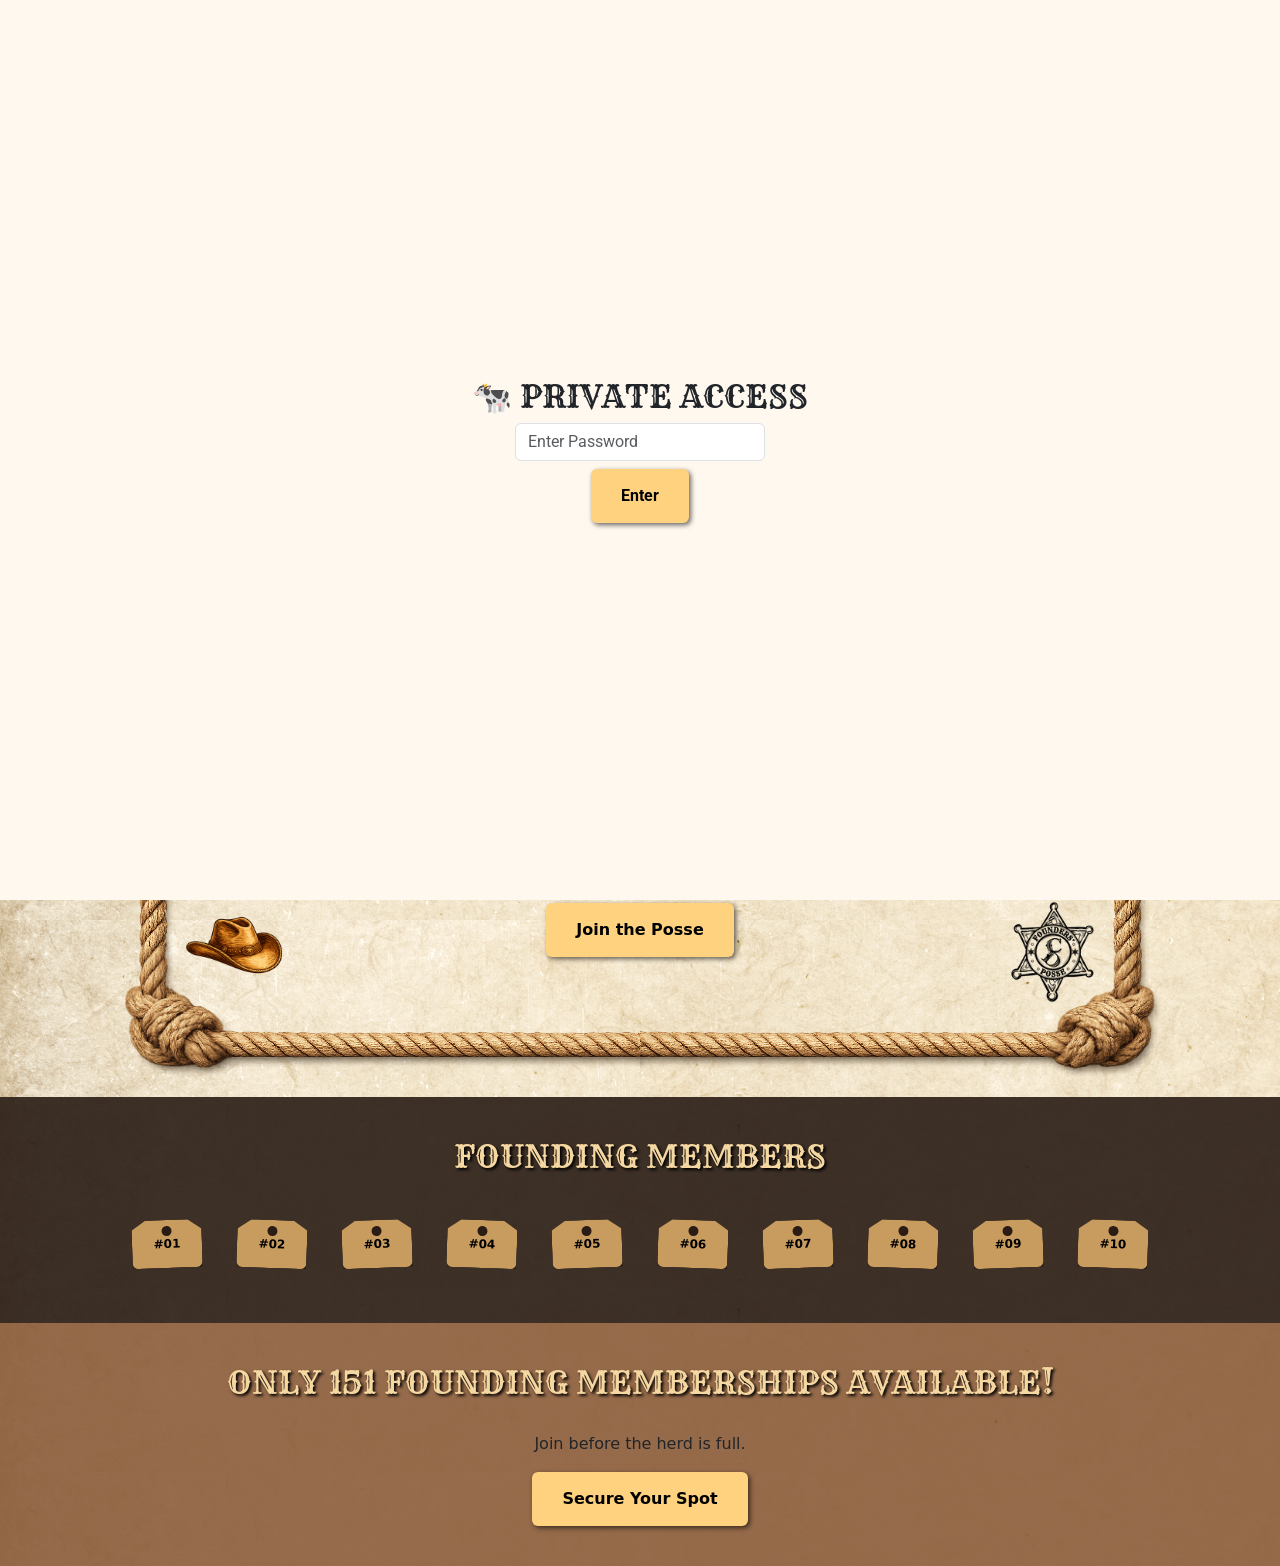
==== index.html @ 8d5cfd8f "Initial Commit" ====
<!DOCTYPE html>
<html lang="en">
<head>
<meta charset="UTF-8">
<meta name="viewport" content="width=device-width, initial-scale=1">
<title>Crooked D Founders' Posse</title>
<link rel="stylesheet" href="assets/styles.css">
<link href="https://cdn.jsdelivr.net/npm/bootstrap@5.3.2/dist/css/bootstrap.min.css" rel="stylesheet">
<link href="https://fonts.googleapis.com/css2?family=Rye&family=Roboto:wght@300;400;700&display=swap" rel="stylesheet">
<link rel="icon" href="/favicon.ico">
<link rel="shortcut icon" href="/favicon.ico">
<link rel="apple-touch-icon" href="/assets/favicon_clean.png">
</head>
<body>

  <div id="passwordGate" style="
  position:fixed;
  inset:0;
  background:#fff8ef;
  display:flex;
  align-items:center;
  justify-content:center;
  z-index:9999;
  font-family:'Roboto', sans-serif;
">
  <div style="text-align:center;">
    <h2 style="font-family:'Rye', cursive;">🐄 Private Access</h2>
    <input type="password" id="pwInput" placeholder="Enter Password" class="form-control mb-2" style="max-width:250px;margin:auto;">
    <button class="btn btn-custom" onclick="checkPassword()">Enter</button>
    <p id="errorMsg" style="color:red;display:none;margin-top:10px;">Wrong password</p>
  </div>
</div>

<section class="hero">
  <div class="container">
    <div class="hero-content container rope-border">
      <div class="rope-box">
        <div class="corner top-left"></div>
  <div class="hat top-right"></div>
  <div class="hat bottom-left"></div>
  <div class="corner bottom-right"></div>

      <h2>The Crooked D</h2>
      <h1 class="title">Founders' Posse</h1>
      <h3>151 Members. One Legendary Creamery</h3>
      <h5 class="font-weight-bold">Join the herd that's helping bring Crooked D Creamery to Life - An exclusive group limited to 151 members</h5>

      <div class="price-box">
        <div class="price">$400</div>
        <h3>Founding Membership</h3>
      </div>
      <p class="font-weight-bold">As a member of this legendary group, you will receive upon opening:</p>
      <ul class="features list-unstyled">
        <li><h3>Recognition:</h3>⭐ Your name on a branded cattle ear tag in our Founders' Room</li>
        <li><h3>Monthly Treats for a year:</h3>⭐ One 24 oz exclusive pail of our "Founders' Flavor" of the month<br />⭐ One free scoop of ice cream of your choice</li>
        <li><h3>Exclusive Gear:</h3>⭐ An official Crooked D Creamery Founders' Custom T-Shirt</li>
        <li><h3>VIP Status:</h3>⭐ One VIP commemorative token Sneak peek VIP invitation<br />⭐ Sneak peek</li>
      </ul>
        <a href="join.html" class="btn btn-custom mt-3">
          Join the Posse
        </a>
    </div>
  </div>
  </div>
</section>

<section class="badge-wall text-center">
  <h2>Founding Members</h2>
  <div>
    <span class="badge">#01</span>
    <span class="badge">#02</span>
    <span class="badge">#03</span>
    <span class="badge">#04</span>
    <span class="badge">#05</span>
    <span class="badge">#06</span>
    <span class="badge">#07</span>
    <span class="badge">#08</span>
    <span class="badge">#09</span>
    <span class="badge">#10</span>
  </div>
</section>

<section class="cta">
  <h2>Only 151 Founding Memberships Available!</h2>
  <p>Join before the herd is full.</p>
  <a href="join.html" class="btn btn-custom">
    Secure Your Spot
  </a>
</section>

<script>
const PASSWORD = "crookeddcreamery";

function checkPassword() {
  const input = document.getElementById("pwInput").value;

  if (input === PASSWORD) {
    document.getElementById("passwordGate").style.display = "none";
  } else {
    document.getElementById("errorMsg").style.display = "block";
  }
}
</script>

<script src="https://cdn.jsdelivr.net/npm/bootstrap@5.3.2/dist/js/bootstrap.bundle.min.js"></script>
</body>
</html>
---- assets/styles.css ----
/* GLOBAL */
body {
  background: url('background.png') repeat;
  color:#000;
}

h1, h2, h3 {
  font-family: 'Rye', cursive;
  text-transform: uppercase;
}

.subtitle {
  text-shadow: 1px 1px 2px #fff;
}

/* HERO */
.hero {
  text-align: center;
  position: relative;
}

.rope-frame {
  position: absolute;
  top: 0;
  left: 0;
  width: 100%;
  height: 100%;
  object-fit: fill;
  pointer-events: none;
  z-index: 1;
}

.rope-border {
  border: 40px solid transparent; /* thickness of rope */
  
  border-image-source: url('rope-frame.png');
  border-image-slice: 310; /* adjust based on your image */
  border-image-repeat: round; /* or round */
  border-image-width: 150px;
  padding: 40px 80px !important; /* space inside frame */
}

.rope-box {
  position: relative;
  padding: 60px;
  border-image: url('rope-frame.png') 60 round;
}

/* CORNERS */
.corner {
  position: absolute;
  width: 150px;
  height: 150px;
  background: url('badge.png') no-repeat center;
  background-size: contain;
  z-index: 3;
}

/* HAT DECOR */
.hat {
  position: absolute;
  width: 140px;
  height: 140px;
  background: url('cowboy-hat.png') no-repeat center;
  background-size: contain;
  z-index: 3;
  pointer-events: none;
}

.top-left {
  top: -10px;
  left: -50px;
}

/* Top Right */
.top-right {
  top: -15px;
  right: -35px;
}

/* Bottom Left (flipped for symmetry) */
.bottom-left {
  bottom: 0;
  left: -35px;
  transform: scaleX(-1) scaleY(1);
}

.bottom-right {
  bottom: -10px;
  right: -50px;
}

.hero-content {
  position: relative;
  z-index: 2;
  padding: 60px 40px; /* gives space inside rope */
}

/* TITLES */
.title {
  font-size: 4rem;
  color: #f5d7a1;
  text-shadow:
    1px 1px 0 #3b2a1f,
    2px 2px 0 #2a1c14,
    3px 3px 3px rgba(0,0,0,0.7);
}

/* BOXES */
.price-box,
.form-box {
  background: rgba(90, 61, 43, 0.9);
  border: 3px solid #c89b5e;
  padding: 25px;
  margin: 20px auto;
  box-shadow: inset 0 0 20px rgba(0,0,0,0.6);
  max-width: 1000px;
}

.price {
  font-size: 3rem;
  color: #ffd27f;
  text-shadow: 2px 2px 3px #000;
}

/* FEATURES */
.features li {
  margin-bottom: 10px;
  text-shadow: 1px 1px 2px #fff;
}

.features h3 {
  margin: 0;
  font-size: 18px;
}

/* FORM */
label {
  font-weight: bold;
  color: #ffd27f;
}

.form-control,
.form-select {
  margin-bottom: 15px;
  border-radius: 0;
}

/* BUTTON */
.btn.btn-custom {
  background: #ffd27f !important;
  color: #000 !important;
  font-weight: bold;
  padding: 15px 30px;
  border: none !important;
  box-shadow: 2px 2px 5px rgba(0,0,0,0.6);
}

.btn.btn-custom:hover {
  background: #f5c56b !important;
  color: #000 !important;
}

/* BADGES */
.badge-wall {
  background: rgba(42,28,20,0.9);
  padding: 40px 20px;
}

.badge-wall h2 {
  color: #f5d7a1;
  text-shadow: 2px 2px 3px #000;
  margin-bottom: 30px;
}

.badge-wall .badge {
  position: relative;
  background: #c89b5e;
  color: #000;
  padding: 18px 14px;
  margin: 15px;
  display: inline-block;
  font-weight: bold;
  text-align: center;
  width: 70px;

  /* Ear tag shape */
  clip-path: polygon(
    20% 0%, 
    80% 0%, 
    100% 20%, 
    100% 100%, 
    0% 100%, 
    0% 20%
  );

  box-shadow: 2px 3px 6px rgba(0,0,0,0.6);
  transform: rotate(-2deg);
}

/* Hole at the top */
.badge::before {
  content: "";
  position: absolute;
  top: 6px;
  left: 50%;
  transform: translateX(-50%);
  width: 10px;
  height: 10px;
  background: #2a1c14;
  border-radius: 50%;
}

/* Alternate slight rotation for realism */
.badge:nth-child(even) {
  transform: rotate(2deg);
}

/* Hover effect */
.badge:hover {
  transform: scale(1.1) rotate(0deg);
  cursor: pointer;
}

/* CTA */
.cta {
  background: rgba(139,94,60,0.9);
  padding: 40px;
  text-align: center;
}

.cta h2 {
  color: #f5d7a1;
  text-shadow: 2px 2px 3px #000;
  margin-bottom: 30px;
}

.membership-terms {
    color: #f5d7a1;
}

button.btn.btn-custom:disabled,
button.btn.btn-custom:disabled:hover,
button.btn.btn-custom:disabled:focus {
  cursor: not-allowed !important;
  pointer-events: all !important;
  background: #ffd27f !important;
  color: #666 !important;
  box-shadow: none;
  opacity: 0.7;
}

/* Invalid field */
.form-control.invalid,
.form-select.invalid {
  border: 2px solid #dc3545;
  background-color: #fff5f5;
}

/* Valid field */
.form-control.valid,
.form-select.valid {
  border: 2px solid #28a745;
}

.form-control,
.form-select {
  transition: all 0.2s ease;
}

.modal-content {
  background: rgba(90, 61, 43, 0.95);
  border: 3px solid #c89b5e;
  color: #ffd27f;
  text-align: center;
}

.modal h5 {
  font-family: 'Rye', cursive;
}

/* Modal Styling */
.custom-modal {
  background: #fff8ef;
  border: 3px solid #8b5e3c;
  border-radius: 16px;
  box-shadow: 0 10px 30px rgba(0,0,0,0.2);
  font-family: 'Roboto', sans-serif;
}

.brand-title {
  font-family: 'Rye', cursive;
  color: #5a3e2b;
}

.countdown-text {
  font-size: 0.95rem;
  color: #6c4a34;
}

/* Spinner */
.spinner {
  width: 50px;
  height: 50px;
  border: 5px solid #e6d3c3;
  border-top: 5px solid #8b5e3c;
  border-radius: 50%;
  animation: spin 1s linear infinite;
  margin: 0 auto;
}

@keyframes spin {
  to {
    transform: rotate(360deg);
  }
}

/* RESPONSIVE */
@media (max-width: 1600px) {

 }

@media (max-width: 1400px) { 

 }

@media (max-width: 1200px) {
  
}

@media (max-width: 992px) {

 }

@media (max-width: 768px) {
  .title {
    font-size: 2.5rem;
  }
  .rope-box {
        padding: 135px 0;
    }
}

@media (max-width: 576px) { 
    .rope-box {
        padding: 135px 0;
    }
    
 }
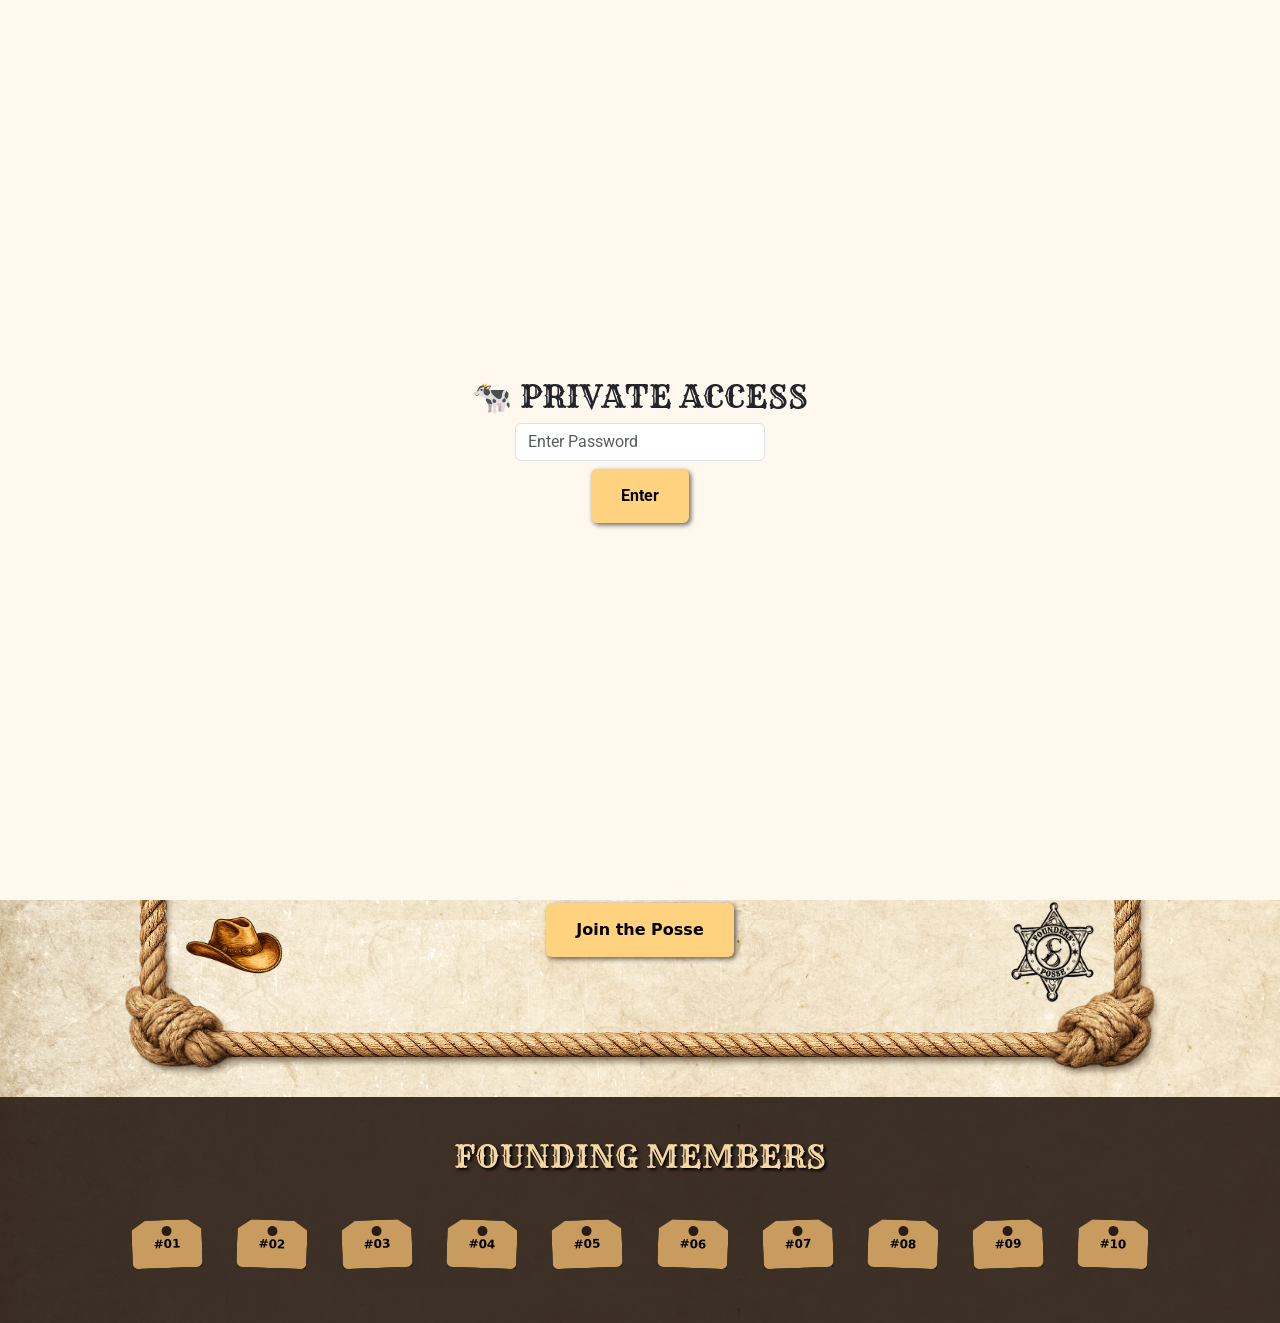
==== commit eb7e9779: "removed the cta" ====
--- a/index.html
+++ b/index.html
@@ -80,14 +80,6 @@
   </div>
 </section>
 
-<section class="cta">
-  <h2>Only 151 Founding Memberships Available!</h2>
-  <p>Join before the herd is full.</p>
-  <a href="join.html" class="btn btn-custom">
-    Secure Your Spot
-  </a>
-</section>
-
 <script>
 const PASSWORD = "crookeddcreamery";
 
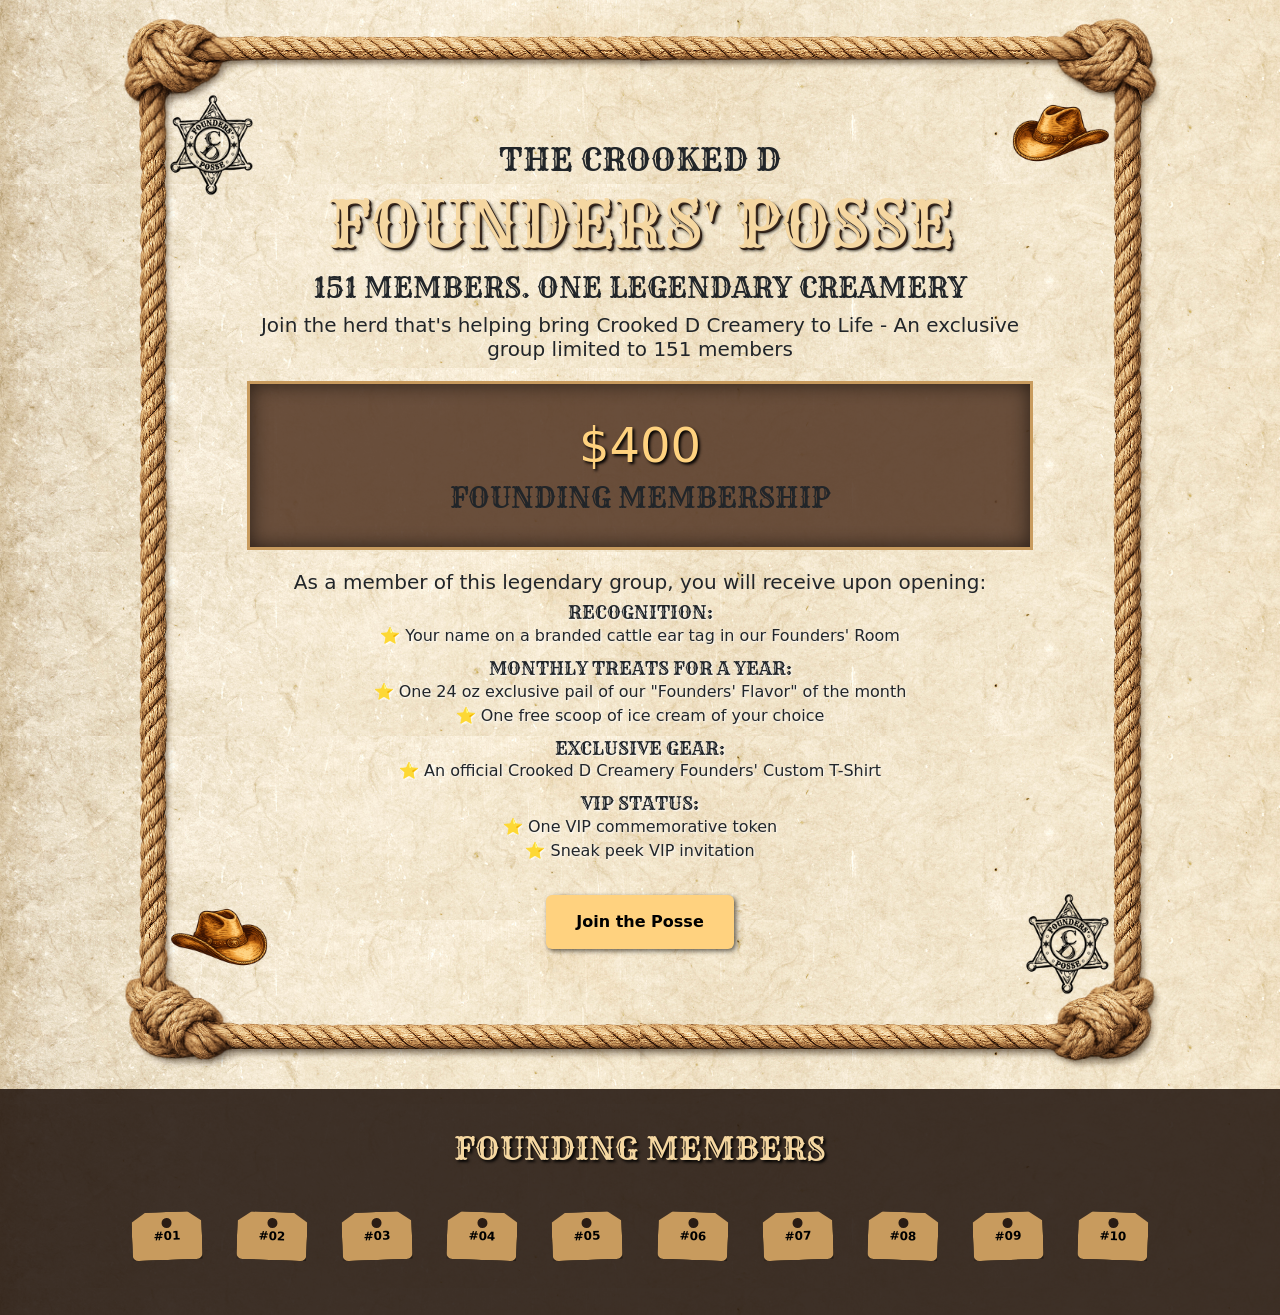
==== commit 24a29c3e: "Update styling and benefits also removed the password gateway" ====
--- a/index.html
+++ b/index.html
@@ -12,24 +12,6 @@
 <link rel="apple-touch-icon" href="/assets/favicon_clean.png">
 </head>
 <body>
-
-  <div id="passwordGate" style="
-  position:fixed;
-  inset:0;
-  background:#fff8ef;
-  display:flex;
-  align-items:center;
-  justify-content:center;
-  z-index:9999;
-  font-family:'Roboto', sans-serif;
-">
-  <div style="text-align:center;">
-    <h2 style="font-family:'Rye', cursive;">🐄 Private Access</h2>
-    <input type="password" id="pwInput" placeholder="Enter Password" class="form-control mb-2" style="max-width:250px;margin:auto;">
-    <button class="btn btn-custom" onclick="checkPassword()">Enter</button>
-    <p id="errorMsg" style="color:red;display:none;margin-top:10px;">Wrong password</p>
-  </div>
-</div>
 
 <section class="hero">
   <div class="container">
@@ -49,12 +31,12 @@
         <div class="price">$400</div>
         <h3>Founding Membership</h3>
       </div>
-      <p class="font-weight-bold">As a member of this legendary group, you will receive upon opening:</p>
+      <h5 class="font-weight-bold">As a member of this legendary group, you will receive upon opening:</h5>
       <ul class="features list-unstyled">
         <li><h3>Recognition:</h3>⭐ Your name on a branded cattle ear tag in our Founders' Room</li>
         <li><h3>Monthly Treats for a year:</h3>⭐ One 24 oz exclusive pail of our "Founders' Flavor" of the month<br />⭐ One free scoop of ice cream of your choice</li>
         <li><h3>Exclusive Gear:</h3>⭐ An official Crooked D Creamery Founders' Custom T-Shirt</li>
-        <li><h3>VIP Status:</h3>⭐ One VIP commemorative token Sneak peek VIP invitation<br />⭐ Sneak peek</li>
+        <li><h3>VIP Status:</h3>⭐ One VIP commemorative token<br />⭐ Sneak peek VIP invitation</li>
       </ul>
         <a href="join.html" class="btn btn-custom mt-3">
           Join the Posse
@@ -80,20 +62,6 @@
   </div>
 </section>
 
-<script>
-const PASSWORD = "crookeddcreamery";
-
-function checkPassword() {
-  const input = document.getElementById("pwInput").value;
-
-  if (input === PASSWORD) {
-    document.getElementById("passwordGate").style.display = "none";
-  } else {
-    document.getElementById("errorMsg").style.display = "block";
-  }
-}
-</script>
-
 <script src="https://cdn.jsdelivr.net/npm/bootstrap@5.3.2/dist/js/bootstrap.bundle.min.js"></script>
 </body>
 </html>
--- a/assets/styles.css
+++ b/assets/styles.css
@@ -37,7 +37,7 @@
   border-image-slice: 310; /* adjust based on your image */
   border-image-repeat: round; /* or round */
   border-image-width: 150px;
-  padding: 40px 80px !important; /* space inside frame */
+  padding: 40px 65px !important; /* space inside frame */
 }
 
 .rope-box {
@@ -342,8 +342,30 @@
 }
 
 @media (max-width: 576px) { 
+    .hero .container {
+        padding: 0px;
+    }
     .rope-box {
         padding: 135px 0;
     }
+    .title {
+        font-size: 1.2rem;
+    }
+    .price-box {
+        .price {
+            font-size: 2.6rem;
+        }
+        h3 {
+            font-size: .8rem;
+        }
+    }
+
+    .form-box {
+        padding: 25px 5px;
+        
+        h3{
+            font-size: 1.1rem;
+        }
+    }
     
  }
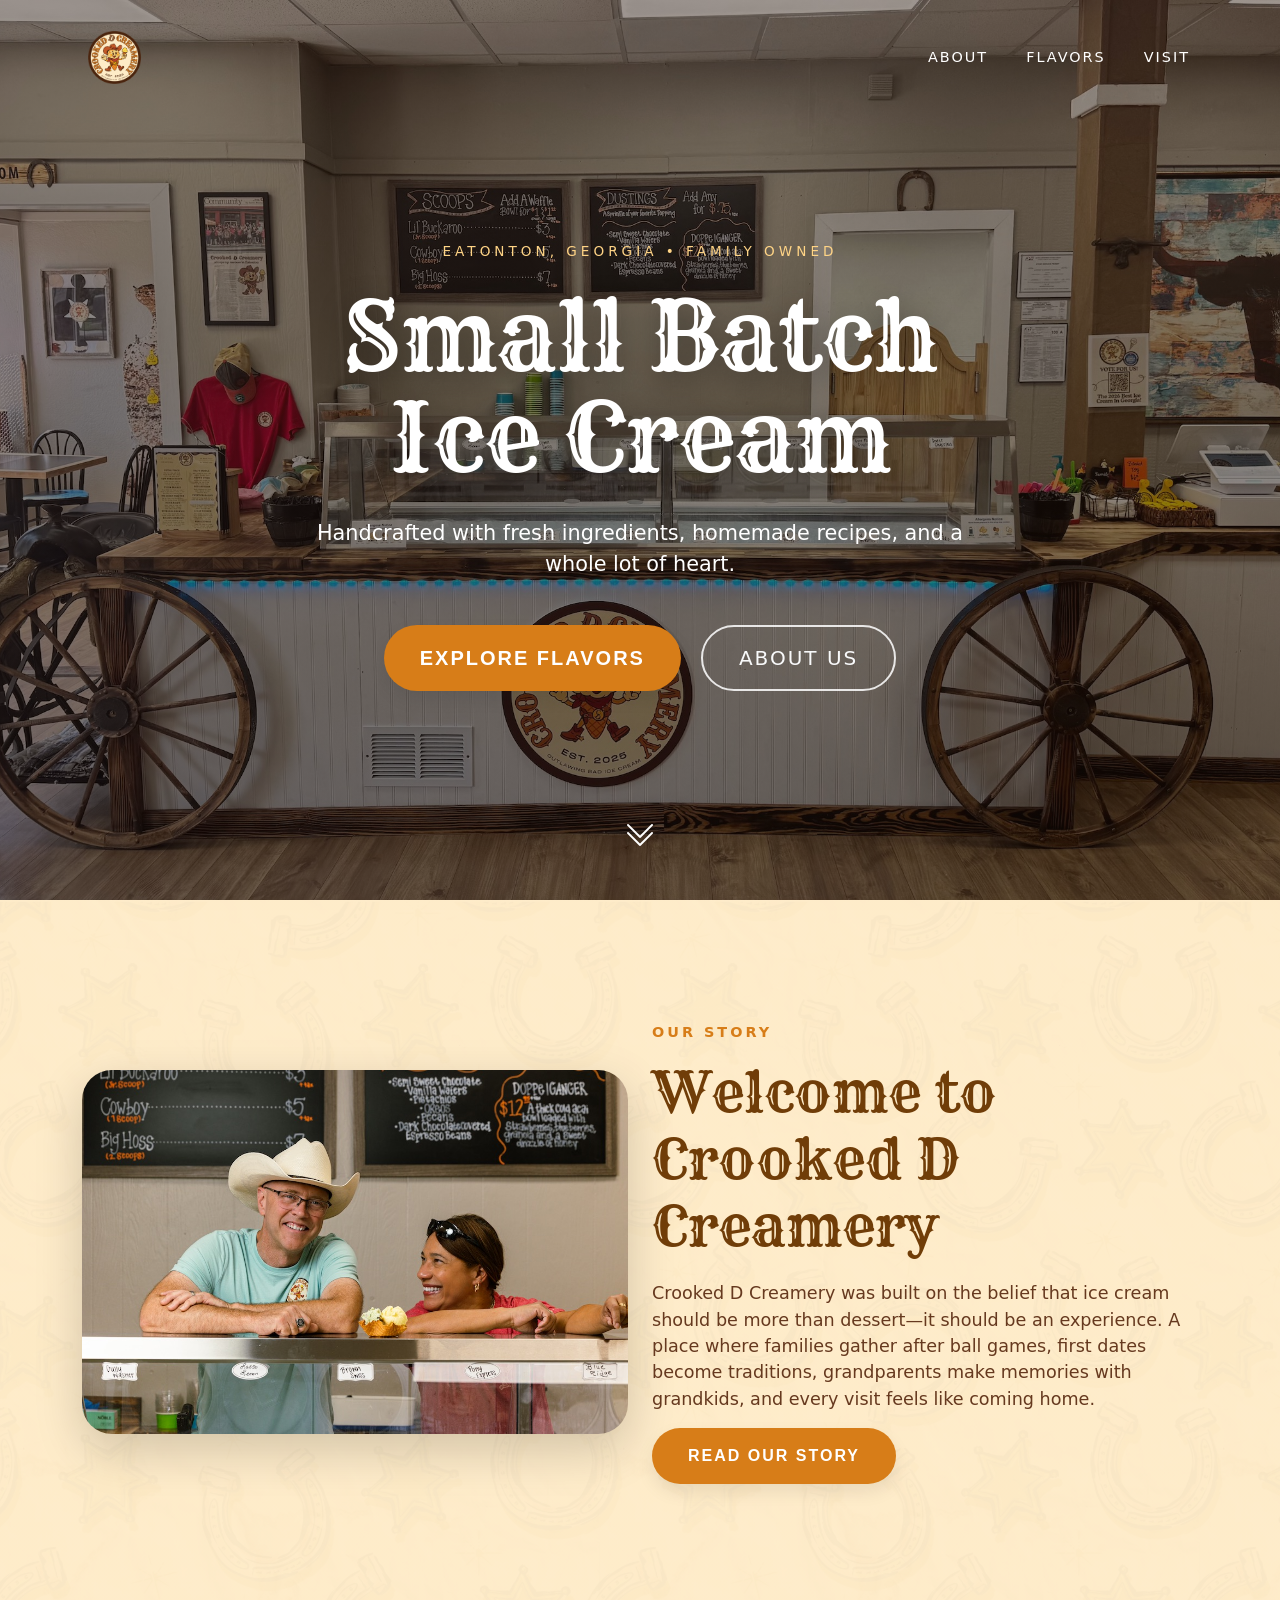
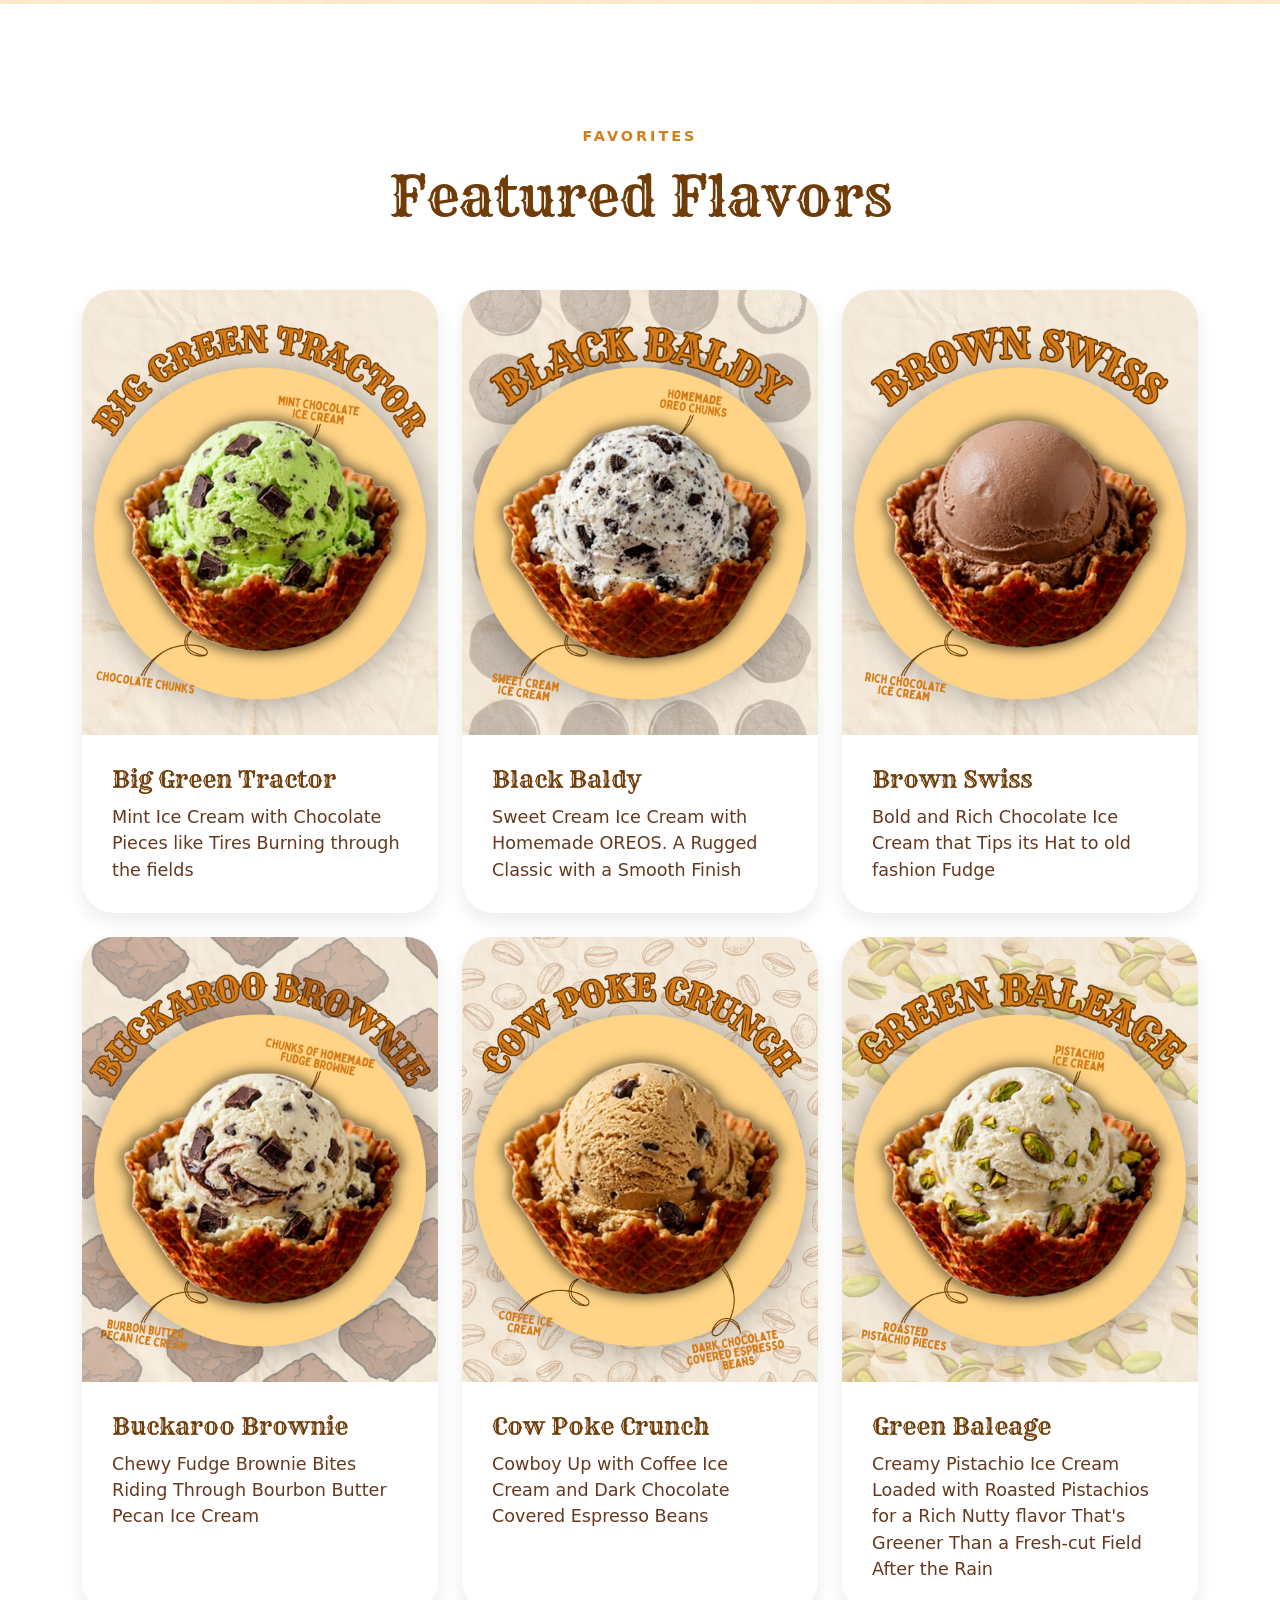
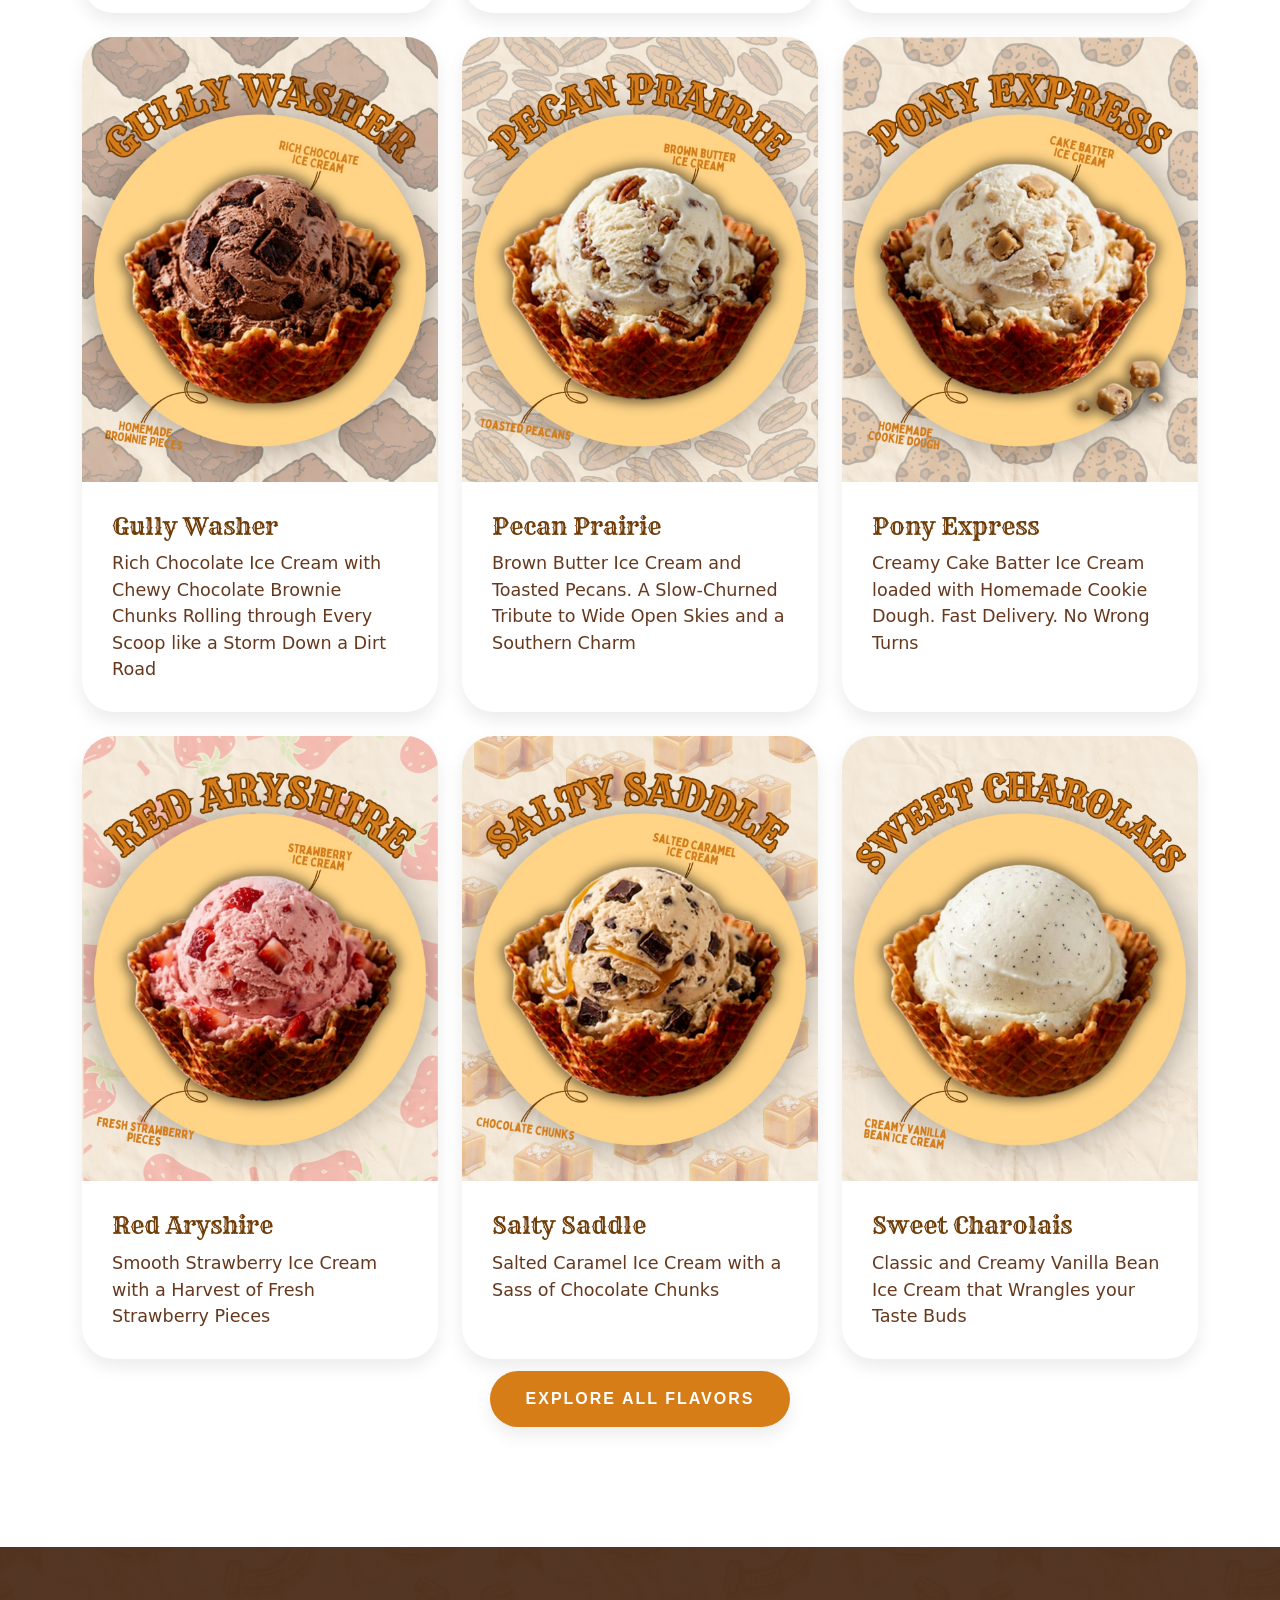
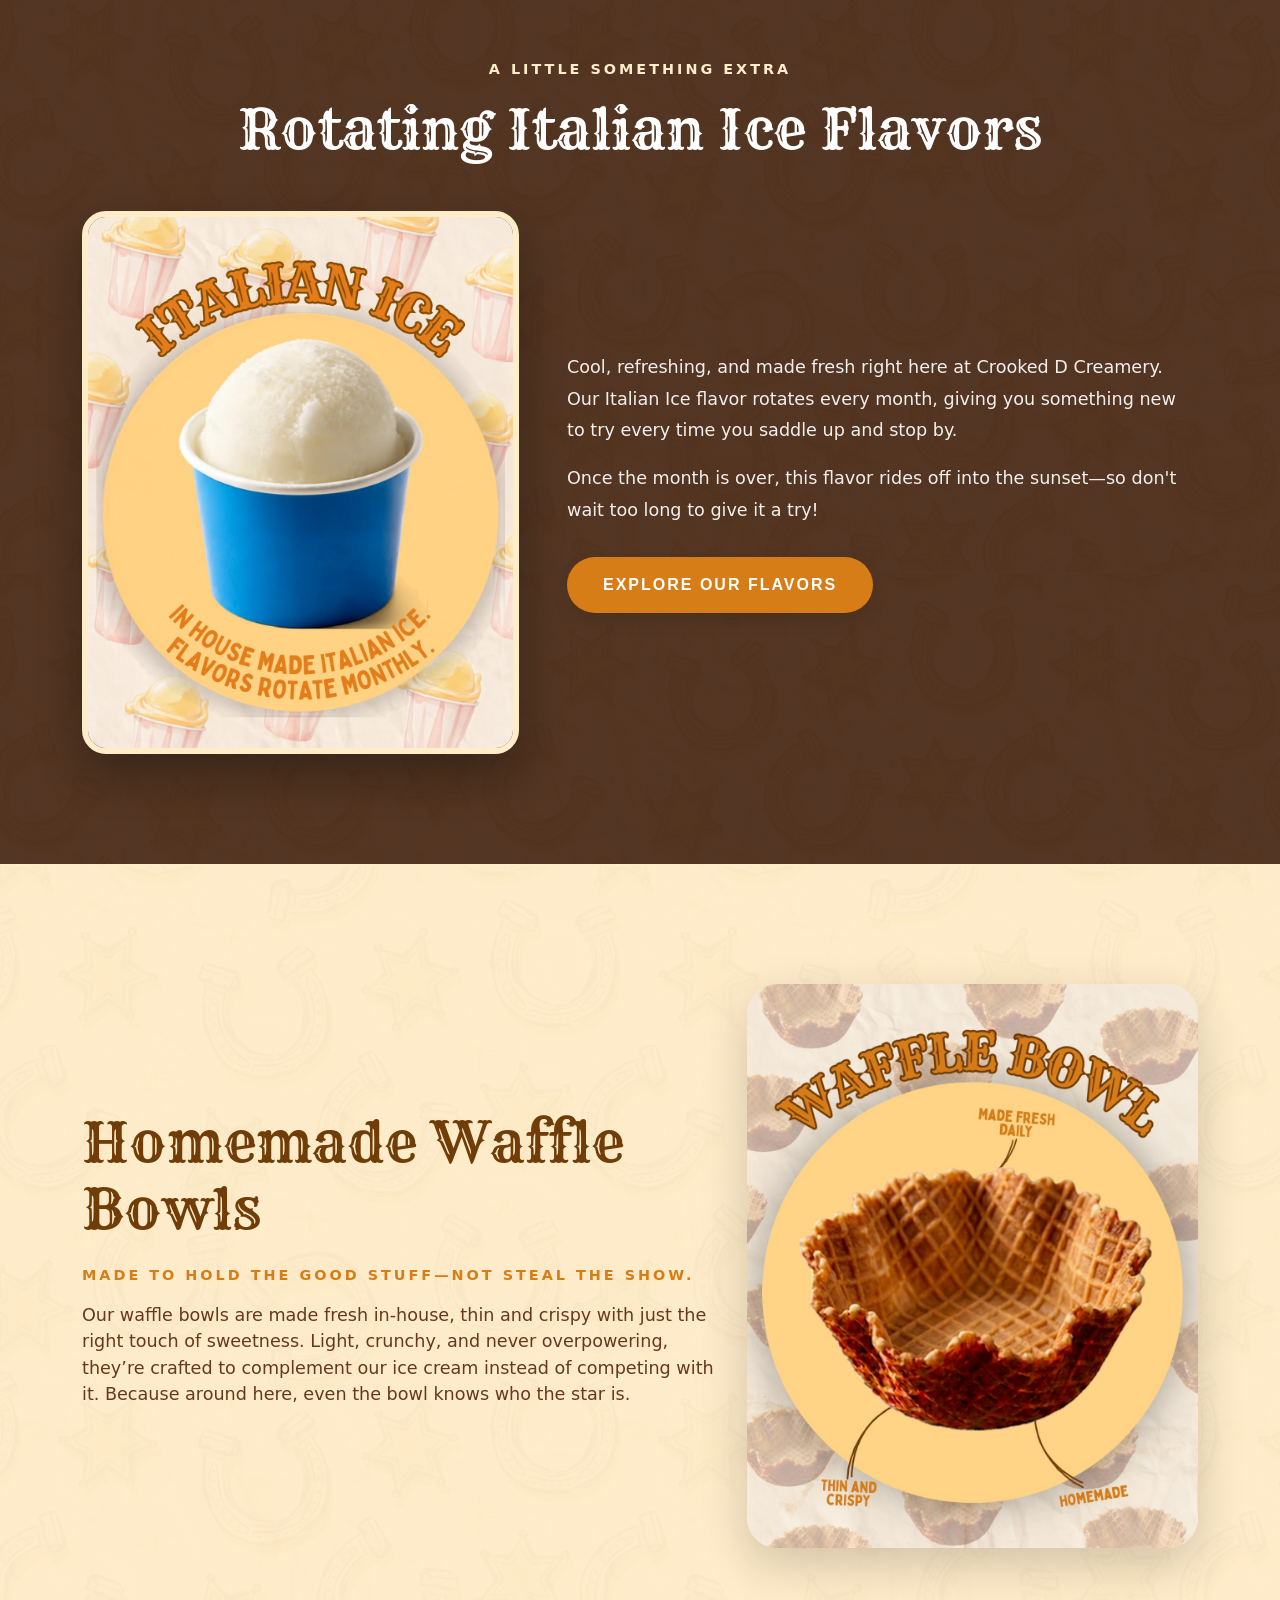
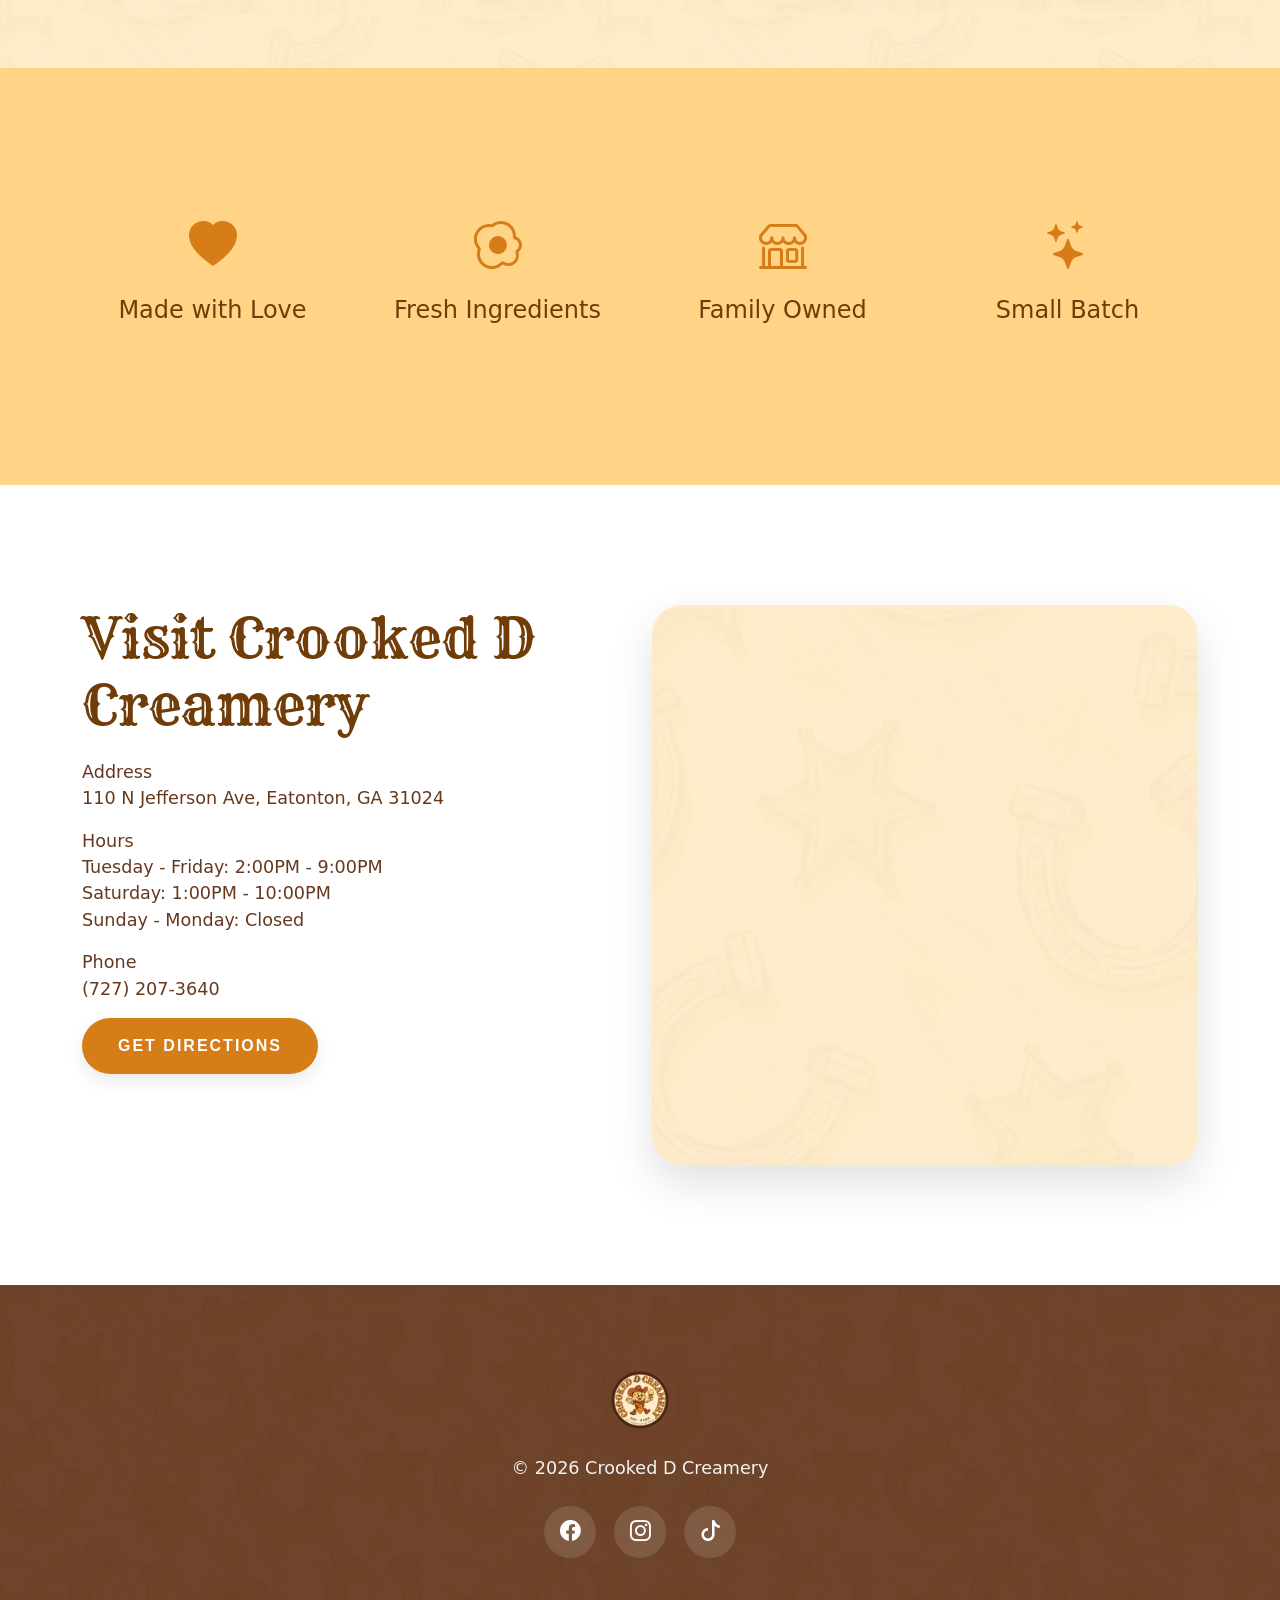
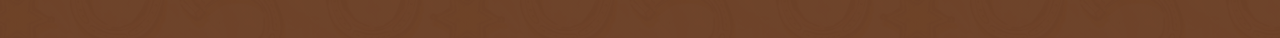
==== commit 0e19a446: "Master Website Update" ====
--- a/index.html
+++ b/index.html
@@ -1,67 +1,454 @@
 <!DOCTYPE html>
 <html lang="en">
 <head>
-<meta charset="UTF-8">
-<meta name="viewport" content="width=device-width, initial-scale=1">
-<title>Crooked D Founders' Posse</title>
-<link rel="stylesheet" href="assets/styles.css">
-<link href="https://cdn.jsdelivr.net/npm/bootstrap@5.3.2/dist/css/bootstrap.min.css" rel="stylesheet">
-<link href="https://fonts.googleapis.com/css2?family=Rye&family=Roboto:wght@300;400;700&display=swap" rel="stylesheet">
-<link rel="icon" href="/favicon.ico">
+    <meta charset="UTF-8">
+    <meta name="viewport" content="width=device-width, initial-scale=1.0">
+    <title>Crooked D Creamery | Small Batch Ice Cream</title>
+    <meta name="description"
+          content="Handcrafted small batch ice cream made with fresh ingredients and a whole lot of heart.">
+    <!-- Bootstrap -->
+    <link href="https://cdn.jsdelivr.net/npm/bootstrap@5.3.7/dist/css/bootstrap.min.css" rel="stylesheet">
+    <!-- Bootstrap Icons -->
+    <link rel="stylesheet"
+          href="https://cdn.jsdelivr.net/npm/bootstrap-icons@1.11.3/font/bootstrap-icons.min.css">
+    <!-- Google Font -->
+    <link rel="preconnect" href="https://fonts.googleapis.com">
+    <link rel="preconnect" href="https://fonts.gstatic.com" crossorigin>
+    <link href="https://fonts.googleapis.com/css2?family=Rye&display=swap"
+          rel="stylesheet">
+    <!-- Custom Fonts -->
+<!-- Styles -->
+    <link rel="stylesheet" href="assets/css/style.css">
+    <link rel="stylesheet" href="assets/css/components.css">
+    <link rel="stylesheet" href="assets/css/animations.css">
+
+<!-- favicon -->
+ <link rel="icon" href="/favicon.ico">
 <link rel="shortcut icon" href="/favicon.ico">
 <link rel="apple-touch-icon" href="/assets/favicon_clean.png">
 </head>
 <body>
-
-<section class="hero">
-  <div class="container">
-    <div class="hero-content container rope-border">
-      <div class="rope-box">
-        <div class="corner top-left"></div>
-  <div class="hat top-right"></div>
-  <div class="hat bottom-left"></div>
-  <div class="corner bottom-right"></div>
-
-      <h2>The Crooked D</h2>
-      <h1 class="title">Founders' Posse</h1>
-      <h3>151 Members. One Legendary Creamery</h3>
-      <h5 class="font-weight-bold">Join the herd that's helping bring Crooked D Creamery to Life - An exclusive group limited to 151 members</h5>
-
-      <div class="price-box">
-        <div class="price">$400</div>
-        <h3>Founding Membership</h3>
-      </div>
-      <h5 class="font-weight-bold">As a member of this legendary group, you will receive upon opening:</h5>
-      <ul class="features list-unstyled">
-        <li><h3>Recognition:</h3>⭐ Your name on a branded cattle ear tag in our Founders' Room</li>
-        <li><h3>Monthly Treats for a year:</h3>⭐ One 24 oz exclusive pail of our "Founders' Flavor" of the month<br />⭐ One free scoop of ice cream of your choice</li>
-        <li><h3>Exclusive Gear:</h3>⭐ An official Crooked D Creamery Founders' Custom T-Shirt</li>
-        <li><h3>VIP Status:</h3>⭐ One VIP commemorative token<br />⭐ Sneak peek VIP invitation</li>
-      </ul>
-        <a href="join.html" class="btn btn-custom mt-3">
-          Join the Posse
+<!-- ========================================= -->
+<!-- NAVIGATION -->
+<!-- ========================================= -->
+<nav class="navbar navbar-expand-lg fixed-top">
+    <div id="top" class="container">
+        <a class="navbar-brand" href="#top">
+            <img src="assets/images/logo/logo.png"
+                 alt="Crooked D Creamery"
+                 height="60">
         </a>
-    </div>
-  </div>
-  </div>
-</section>
-
-<section class="badge-wall text-center">
-  <h2>Founding Members</h2>
-  <div>
-    <span class="badge">#01</span>
-    <span class="badge">#02</span>
-    <span class="badge">#03</span>
-    <span class="badge">#04</span>
-    <span class="badge">#05</span>
-    <span class="badge">#06</span>
-    <span class="badge">#07</span>
-    <span class="badge">#08</span>
-    <span class="badge">#09</span>
-    <span class="badge">#10</span>
-  </div>
-</section>
-
-<script src="https://cdn.jsdelivr.net/npm/bootstrap@5.3.2/dist/js/bootstrap.bundle.min.js"></script>
+        <button class="navbar-toggler"
+                data-bs-toggle="collapse"
+                data-bs-target="#navbar">
+            <span class="navbar-toggler-icon"></span>
+        </button>
+        <div class="collapse navbar-collapse"
+             id="navbar">
+            <ul class="navbar-nav ms-auto">
+                <li class="nav-item">
+                    <a href="#about"
+                       class="nav-link">
+                        About
+                    </a>
+                </li>
+                <li class="nav-item">
+                    <a href="#flavors"
+                       class="nav-link">
+                        Flavors
+                    </a>
+                </li>
+                <li class="nav-item">
+                    <a href="#visit"
+                       class="nav-link">
+                        Visit
+                    </a>
+                </li>
+            </ul>
+        </div>
+    </div>
+</nav>
+<!-- ========================================= -->
+<!-- HERO -->
+<!-- ========================================= -->
+<header class="hero">
+    <div class="container hero-content">
+        <span class="hero-kicker">
+            EATONTON, GEORGIA • FAMILY OWNED
+        </span>
+        <h1>
+            Small Batch<br>
+            Ice Cream
+        </h1>
+        <p>
+            Handcrafted with fresh ingredients,
+            homemade recipes,
+            and a whole lot of heart.
+        </p>
+        <div class="hero-buttons">
+            <a href="flavors.html"
+               class="btn btn-brand btn-lg">
+                Explore Flavors
+            </a>
+            <a href="about.html"
+               class="btn btn-outline-light btn-lg">
+                About Us
+            </a>
+        </div>
+    </div>
+    <div class="scroll-indicator">
+        <i class="bi bi-chevron-double-down"></i>
+    </div>
+</header>
+<!-- SVG Divider -->
+<!-- ========================================= -->
+<!-- ABOUT -->
+<!-- ========================================= -->
+<section id="about"
+         class="section pattern">
+    <div class="container">
+        <div class="row align-items-center gy-5">
+            <div class="col-lg-6">
+                <img src="assets/images/about.jpeg"
+                     class="img-fluid rounded-5 shadow-lg"
+                     alt="Crooked D">
+            </div>
+            <div class="col-lg-6">
+                <span class="section-label">
+                    OUR STORY
+                </span>
+                <h2>
+                    Welcome to
+                    Crooked D Creamery
+                </h2>
+                <p>
+                    Crooked D Creamery was built on the belief that ice cream should be more than dessert—it should be an experience. A place where families gather after ball games, first dates become traditions, grandparents make memories with grandkids, and every visit feels like coming home.
+                </p>
+                <a href="about.html"
+                   class="btn btn-brand">
+                    Read Our Story
+                </a>
+            </div>
+        </div>
+    </div>
+</section>
+<!-- ========================================= -->
+<!-- FEATURED FLAVORS -->
+<!-- ========================================= -->
+<section id="flavors"
+         class="section">
+    <div class="container">
+        <div class="text-center mb-5">
+            <span class="section-label">
+                FAVORITES
+            </span>
+            <h2>
+                Featured Flavors
+            </h2>
+        </div>
+        <div class="row g-4 py-2-5">
+            <div class="col-lg-4">
+                <article class="flavor-card">
+                    <img src="assets/images/flavors/big-green-tractor.jpg"
+                         alt="Big Green Tractor">
+                    <div class="card-body">
+                        <h3>Big Green Tractor</h3>
+                        <p>
+                            Mint Ice Cream with Chocolate Pieces like Tires Burning through the fields
+                        </p>
+                    </div>
+                </article>
+            </div>
+            <div class="col-lg-4">
+                <article class="flavor-card">
+                    <img src="assets/images/flavors/black-baldy.jpg"
+                         alt="Black Baldy">
+                    <div class="card-body">
+                        <h3>Black Baldy</h3>
+                        <p>
+                            Sweet Cream Ice Cream with Homemade OREOS. A Rugged Classic with a Smooth Finish
+                        </p>
+                    </div>
+                </article>
+            </div>
+            <div class="col-lg-4">
+                <article class="flavor-card">
+                    <img src="assets/images/flavors/brown-swiss.jpg"
+                         alt="Brown Swiss">
+                    <div class="card-body">
+                        <h3>Brown Swiss</h3>
+                        <p>
+                            Bold and Rich Chocolate Ice Cream that Tips its Hat to old fashion Fudge
+                        </p>
+                    </div>
+                </article>
+            </div>
+        </div>
+        <div class="row g-4 py-2-5">
+            <div class="col-lg-4">
+                <article class="flavor-card">
+                    <img src="assets/images/flavors/buckaroo-brownie.jpg"
+                         alt="Buckaroo Brownie">
+                    <div class="card-body">
+                        <h3>Buckaroo Brownie</h3>
+                        <p>
+                            Chewy Fudge Brownie Bites Riding Through Bourbon Butter Pecan Ice Cream
+                        </p>
+                    </div>
+                </article>
+            </div>
+            <div class="col-lg-4">
+                <article class="flavor-card">
+                    <img src="assets/images/flavors/cow-poke-crunch.jpg"
+                         alt="Cow Poke Crunch">
+                    <div class="card-body">
+                        <h3>Cow Poke Crunch</h3>
+                        <p>
+                            Cowboy Up with Coffee Ice Cream and Dark Chocolate Covered Espresso Beans
+                        </p>
+                    </div>
+                </article>
+            </div>
+            <div class="col-lg-4">
+                <article class="flavor-card">
+                    <img src="assets/images/flavors/green-baleage.jpg"
+                         alt="Green Baleage">
+                    <div class="card-body">
+                        <h3>Green Baleage</h3>
+                        <p>
+                            Creamy Pistachio Ice Cream Loaded with Roasted Pistachios for a Rich Nutty flavor That's Greener Than a Fresh-cut Field After the Rain
+                        </p>
+                    </div>
+                </article>
+            </div>
+        </div>
+        <div class="row g-4 py-2-5">
+            <div class="col-lg-4">
+                <article class="flavor-card">
+                    <img src="assets/images/flavors/gully-washer.jpg"
+                         alt="Gully Washer">
+                    <div class="card-body">
+                        <h3>Gully Washer</h3>
+                        <p>
+                            Rich Chocolate Ice Cream with Chewy Chocolate Brownie Chunks Rolling through Every Scoop like a Storm Down a Dirt Road
+                        </p>
+                    </div>
+                </article>
+            </div>
+            <div class="col-lg-4">
+                <article class="flavor-card">
+                    <img src="assets/images/flavors/pecan-prairie.jpg"
+                         alt="Pecan Prairie">
+                    <div class="card-body">
+                        <h3>Pecan Prairie</h3>
+                        <p>
+                            Brown Butter Ice Cream and Toasted Pecans. A Slow-Churned Tribute to Wide Open Skies and a Southern Charm
+                        </p>
+                    </div>
+                </article>
+            </div>
+            <div class="col-lg-4">
+                <article class="flavor-card">
+                    <img src="assets/images/flavors/pony-express.jpg"
+                         alt="Pony Express">
+                    <div class="card-body">
+                        <h3>Pony Express</h3>
+                        <p>
+                            Creamy Cake Batter Ice Cream loaded with Homemade Cookie Dough. Fast Delivery. No Wrong Turns
+                        </p>
+                    </div>
+                </article>
+            </div>
+        </div>
+        <div class="row g-4 py-2-5">
+            <div class="col-lg-4">
+                <article class="flavor-card">
+                    <img src="assets/images/flavors/red-aryshire.jpg"
+                         alt="Red Aryshire">
+                    <div class="card-body">
+                        <h3>Red Aryshire</h3>
+                        <p>
+                            Smooth Strawberry Ice Cream with a Harvest of Fresh Strawberry Pieces
+                        </p>
+                    </div>
+                </article>
+            </div>
+            <div class="col-lg-4">
+                <article class="flavor-card">
+                    <img src="assets/images/flavors/salty-saddle.jpg"
+                         alt="Salty Saddle">
+                    <div class="card-body">
+                        <h3>Salty Saddle</h3>
+                        <p>
+                            Salted Caramel Ice Cream with a Sass of Chocolate Chunks
+                        </p>
+                    </div>
+                </article>
+            </div>
+            <div class="col-lg-4">
+                <article class="flavor-card">
+                    <img src="assets/images/flavors/sweet-charolais.jpg"
+                         alt="Sweet Charolais">
+                    <div class="card-body">
+                        <h3>Sweet Charolais</h3>
+                        <p>
+                            Classic and Creamy Vanilla Bean Ice Cream that Wrangles your Taste Buds
+                        </p>
+                    </div>
+                </article>
+            </div>
+        </div>
+        <div class="text-center">
+            <a href="flavors.html"
+                       class="btn btn-brand">
+                        Explore All Flavors
+                    </a>
+        </div>
+    </div>
+</section>
+<!-- ========================================= -->
+<!-- MONTHLY ITALIAN ICE -->
+<!-- ========================================= -->
+<section id="italian-ice" class="italian-ice-section">
+    <div class="container">
+        <div class="text-center mb-5">
+            <span class="section-label">
+                A LITTLE SOMETHING EXTRA
+            </span>
+            <h2>
+                Rotating Italian Ice Flavors
+            </h2>
+        </div>
+        <div class="row align-items-center g-5">
+            <!-- IMAGE -->
+            <div class="col-lg-5">
+                <div class="italian-ice-image">
+                    <img src="assets/images/flavors/italian-ice.jpg"
+                         class="img-fluid"
+                         alt="Crooked D Creamery Monthly Italian Ice">
+                </div>
+            </div>
+            <!-- CONTENT -->
+            <div class="col-lg-7">
+                <p>
+                    Cool, refreshing, and made fresh right here at
+                    Crooked D Creamery. Our Italian Ice flavor rotates every
+                    month, giving you something new to try every time
+                    you saddle up and stop by.
+                </p>
+                <p>
+                    Once the month is over, this flavor rides off into
+                    the sunset—so don't wait too long to give it a try!
+                </p>
+                <a href="flavors.html"
+                   class="btn btn-brand">
+                    Explore Our Flavors
+                </a>
+            </div>
+        </div>
+    </div>
+</section>
+<!-- ========================================= -->
+<!-- WAFFLE BOWLS -->
+<!-- ========================================= -->
+<section id="waffle-bowls"
+         class="section pattern">
+    <div class="container">
+        <div class="row align-items-center gy-5">
+            
+            <div class="col-lg-7">
+                <h2>
+                    Homemade Waffle Bowls
+                </h2>
+                <span class="section-label">
+                    Made to hold the good stuff—not steal the show.
+                </span>
+                <p>
+                    Our waffle bowls are made fresh in-house, thin and crispy with just the right touch of sweetness. Light, crunchy, and never overpowering, they’re crafted to complement our ice cream instead of competing with it. Because around here, even the bowl knows who the star is.
+                </p>
+            </div>
+            <div class="col-lg-5">
+                <img src="assets/images/waffle-bowl.jpg"
+                     class="img-fluid rounded-5 shadow-lg"
+                     alt="Crooked D">
+            </div>
+        </div>
+    </div>
+</section>
+<!-- ========================================= -->
+<!-- WHY CROOKED D -->
+<!-- ========================================= -->
+<section class="section why">
+<div class="container">
+<div class="row text-center g-4">
+<div class="col-md-3">
+<i class="bi bi-heart-fill display-4"></i>
+<h4>Made with Love</h4>
+</div>
+<div class="col-md-3">
+<i class="bi bi-egg-fried display-4"></i>
+<h4>Fresh Ingredients</h4>
+</div>
+<div class="col-md-3">
+<i class="bi bi-shop display-4"></i>
+<h4>Family Owned</h4>
+</div>
+<div class="col-md-3">
+<i class="bi bi-stars display-4"></i>
+<h4>Small Batch</h4>
+</div>
+</div>
+</div>
+</section>
+<!-- ========================================= -->
+<!-- VISIT -->
+<!-- ========================================= -->
+<section id="visit"
+class="section">
+<div class="container">
+<div class="row">
+<div class="col-lg-6">
+<h2>Visit Crooked D Creamery</h2>
+<p>Address<br />
+110 N Jefferson Ave, Eatonton, GA 31024</p>
+<p>Hours <br/>
+Tuesday - Friday: 2:00PM - 9:00PM<br />
+Saturday: 1:00PM - 10:00PM<br />
+Sunday - Monday: Closed</p>
+<p>Phone <br/>
+(727) 207-3640</p>
+<a class="btn btn-brand" href="https://www.google.com/maps/dir/28.2120073,-82.7067139/Crooked+D+Creamery,+110+N+Jefferson+Ave,+Eatonton,+GA+31024/@30.7288534,-85.5683922,7z/data=!4m10!4m9!1m1!4e1!1m5!1m1!1s0x88f6977e17ff07a9:0x8d64ed9445baa7df!2m2!1d-83.3886416!2d33.3271382!3e0?entry=ttu&g_ep=EgoyMDI2MDcyOC4wIKXMDSoASAFQAw%3D%3D" target="_blank">
+Get Directions
+</a>
+</div>
+<div class="col-lg-6">
+<div class="map-placeholder">
+<iframe src="https://www.google.com/maps/embed?pb=!1m18!1m12!1m3!1d3333.681615634045!2d-83.3886416!3d33.3271382!2m3!1f0!2f0!3f0!3m2!1i1024!2i768!4f13.1!3m3!1m2!1s0x88f6977e17ff07a9%3A0x8d64ed9445baa7df!2sCrooked%20D%20Creamery!5e0!3m2!1sen!2sus!4v1784734141862!5m2!1sen!2sus" class="responsive-iframe" style="border:0;" allowfullscreen="" loading="lazy" referrerpolicy="strict-origin-when-cross-origin"></iframe>
+</div>
+</div>
+</div>
+</section>
+<!-- ========================================= -->
+<!-- FOOTER -->
+<!-- ========================================= -->
+<footer>
+<div class="container text-center">
+<a href="#top"><img src="assets/images/logo/logo.png"
+             height="70"
+             alt="Crooked D Creamery Logo"
+             class="d-inline">
+        </a>
+<p>
+© <span class="current-year"></span> Crooked D Creamery
+</p>
+<div class="social-links">
+<a href="https://www.facebook.com/p/Crooked-D-Creamery-61577781920355/" target="_blank"><i class="bi bi-facebook"></i></a>
+<a href="https://www.instagram.com/crooked_d_creamery/" target="_blank"><i class="bi bi-instagram"></i></a>
+<a href="https://www.tiktok.com/@crooked_d_creamery?is_from_webapp=1&sender_device=pc" target="_blank"><i class="bi bi-tiktok"></i></a>
+</div>
+</div>
+</footer>
+<script src="https://cdn.jsdelivr.net/npm/bootstrap@5.3.7/dist/js/bootstrap.bundle.min.js"></script>
+<script src="assets/js/main.js"></script>
 </body>
-</html>
+</html>
--- a/assets/css/style.css
+++ b/assets/css/style.css
@@ -0,0 +1,713 @@
+/*==================================================
+ CROOKED D CREAMERY
+ Main Stylesheet
+==================================================*/
+
+:root {
+    --cream: #FFECC8;
+    --gold: #FFD486;
+    --orange: #D77D18;
+    --brown: #703D08;
+    --coffee: #66391F;
+    --white: #ffffff;
+    --radius: 24px;
+    --shadow-sm: 0 8px 18px rgba(0,0,0,.08);
+    --shadow: 0 18px 45px rgba(0,0,0,.12);
+    --transition: .35s ease;
+}
+
+/* RESET & GLOBAL */
+*, *::before, *::after {
+    margin: 0;
+    padding: 0;
+    box-sizing: border-box;
+}
+
+html { scroll-behavior: smooth; }
+
+body {
+    background:
+        linear-gradient(rgba(255,255,255,.75), rgba(255,255,255,.75)),
+        url("../images/background/western-pattern.jpg");
+    background-repeat: repeat;
+    background-size: 650px;
+    background-attachment: fixed;
+    max-width: 2500px;
+    margin: 0 auto;
+}
+
+img {
+    max-width: 100%;
+    display: block;
+}
+
+a { text-decoration: none; }
+
+section {
+    position: relative;
+    padding: 120px 0;
+}
+
+.container {
+    position: relative;
+    z-index: 5;
+}
+
+.rounded-5 { border-radius: 30px !important; }
+
+.py-2-5 {
+    padding-top: 12px;
+    padding-bottom: 12px;
+}
+
+/* TYPOGRAPHY */
+h1, h2, h3 {
+    font-family: "Rye", serif;
+    color: var(--brown);
+}
+
+h1 {
+    font-size: clamp(3rem, 8vw, 6rem);
+    line-height: 1.05;
+}
+
+h2 {
+    font-size: clamp(2.2rem, 5vw, 3.5rem);
+    margin-bottom: 20px;
+}
+
+h3 { font-size: 1.5rem; }
+
+p {
+    color: var(--coffee);
+    font-size: 1.1rem;
+}
+
+.section-label {
+    display: inline-block;
+    margin-bottom: 15px;
+    text-transform: uppercase;
+    letter-spacing: 3px;
+    color: var(--orange);
+    font-size: .9rem;
+    font-weight: 700;
+}
+
+/* NAVIGATION */
+.navbar {
+    padding: 20px 0;
+    transition: .4s;
+    background: transparent;
+}
+
+.navbar.scrolled {
+    background: rgba(102,57,31,.95);
+    backdrop-filter: blur(14px);
+    padding: 12px 0;
+    box-shadow: var(--shadow);
+    max-width: 2500px;
+    margin: 0 auto;
+}
+
+.navbar-brand img { height: 65px; }
+
+.nav-link {
+    color: white !important;
+    text-transform: uppercase;
+    font-size: .9rem;
+    letter-spacing: 2px;
+    margin-left: 22px;
+    transition: var(--transition);
+}
+
+.nav-link:hover { color: var(--gold) !important; }
+
+.nav-link.active { color: var(--gold) !important; }
+
+/* White mobile navbar toggle */
+.navbar-toggler {
+    border-color: rgba(255, 255, 255, 0.7);
+}
+
+.navbar-toggler-icon {
+    filter: brightness(0) invert(1);
+}
+
+.navbar-toggler:focus {
+    box-shadow: 0 0 0 0.15rem rgba(255, 255, 255, 0.25);
+}
+
+/* HERO */
+.hero {
+    position: relative;
+    height: 100vh;
+    min-height: 850px;
+    display: flex;
+    align-items: center;
+    justify-content: center;
+    overflow: hidden;
+    padding-top: 110px;
+    padding-bottom: 80px;
+    background: url("../images/hero.jpeg") center center / cover no-repeat;
+}
+
+.hero::before {
+    content: "";
+    position: absolute;
+    inset: 0;
+    background: linear-gradient(rgba(40,20,10,.45), rgba(20,10,5,.55));
+}
+
+.hero-content {
+    position: relative;
+    z-index: 2;
+    max-width: 850px;
+    text-align: center;
+    color: white;
+}
+
+.hero-content h1 {
+    color: white;
+    margin-bottom: 30px;
+    text-shadow: 0 8px 30px rgba(0,0,0,.35);
+}
+
+.hero-content p {
+    color: white;
+    font-size: 1.3rem;
+    max-width: 700px;
+    margin: auto;
+}
+
+.hero-kicker {
+    display: inline-block;
+    margin-bottom: 25px;
+    color: var(--gold);
+    text-transform: uppercase;
+    letter-spacing: 4px;
+    font-size: .85rem;
+}
+
+.hero-buttons {
+    margin-top: 45px;
+    display: flex;
+    gap: 20px;
+    justify-content: center;
+    flex-wrap: wrap;
+}
+
+.scroll-indicator {
+    position: absolute;
+    bottom: 40px;
+    left: 50%;
+    transform: translateX(-50%);
+    color: white;
+    font-size: 2rem;
+    animation: bounce 2.5s infinite;
+    z-index: 3;
+}
+
+@keyframes bounce {
+    0%,20%,50%,80%,100% { transform: translate(-50%,0); }
+    40% { transform: translate(-50%,-12px); }
+    60% { transform: translate(-50%,-6px); }
+}
+
+/* PATTERN */
+.pattern {
+    background:
+        linear-gradient(rgba(255,236,200,.90), rgba(255,236,200,.90)),
+        url("../images/background/western-pattern.jpg");
+    background-repeat: repeat;
+    background-size: 600px;
+}
+
+/* INTERIOR HERO */
+.internal-hero {
+    min-height: 70vh;
+    display: flex;
+    align-items: center;
+    justify-content: center;
+    text-align: center;
+    color: white;
+    position: relative;
+    background:
+        linear-gradient(rgba(70,40,20,.65), rgba(70,40,20,.65));
+    background-size: cover;
+    background-position: center;
+}
+
+.internal-hero h1 {
+    color: white;
+    text-shadow: 0 5px 25px rgba(0,0,0,.4);
+}
+
+.internal-hero p {
+    color: #fff;
+    max-width: 700px;
+    margin: auto;
+}
+
+/* ABOUT / FEATURE CONTENT */
+.feature-card {
+    background: rgba(255,255,255,.96);
+    border-radius: 28px;
+    padding: 45px 35px;
+    box-shadow: 0 15px 40px rgba(0,0,0,.08);
+    transition: .35s;
+    height: 100%;
+}
+
+.feature-card:hover {
+    transform: translateY(-10px);
+    box-shadow: 0 25px 60px rgba(0,0,0,.12);
+}
+
+.feature-card i {
+    color: var(--orange);
+    font-size: 3.5rem;
+    margin-bottom: 20px;
+}
+
+.feature-card h3 { margin-bottom: 18px; }
+
+.mission-banner {
+    background: var(--coffee);
+    color: white;
+    padding: 120px 0;
+}
+
+.mission-banner h2 { color: var(--cream); }
+
+.mission-divider {
+    width: 120px;
+    margin: 40px auto;
+    border: 2px solid rgba(255,255,255,.35);
+}
+
+.mission-text {
+    max-width: 760px;
+    margin: auto;
+    font-size: 1.15rem;
+}
+
+.quote-box {
+    background: var(--cream);
+    padding: 50px;
+    border-radius: 30px;
+    border-left: 8px solid var(--orange);
+    box-shadow: 0 20px 45px rgba(0,0,0,.08);
+}
+
+.quote-box i { color: var(--orange); }
+
+.quote-box p {
+    font-size: 1.3rem;
+    line-height: 1.8;
+    margin-top: 20px;
+}
+
+.about-cta {
+    background:
+        linear-gradient(rgba(102,57,31,.90), rgba(102,57,31,.90)),
+        url("../images/background/western-pattern.jpg");
+    background-size: 500px;
+    color: white;
+}
+
+.about-cta h2, .about-cta h3 { color: var(--cream); }
+.about-cta p { color: rgba(255,255,255,.92); }
+.about-cta .btn-outline-light { border: 2px solid white; }
+.about-cta .btn-outline-light:hover { background: white; color: var(--coffee); }
+
+#about img {
+    border-radius: 32px;
+    box-shadow: var(--shadow);
+}
+
+/* FOOTER */
+footer {
+    background:
+        linear-gradient(rgba(102,57,31,.94), rgba(102,57,31,.94)),
+        url("../images/background/western-pattern.jpg");
+    background-size: 450px;
+    color: white;
+    padding: 80px 0;
+}
+
+footer p {
+    color: #f3f3f3;
+    margin: 20px 0;
+}
+
+.social-links {
+    display: flex;
+    justify-content: center;
+    gap: 18px;
+    margin-top: 25px;
+}
+
+.social-links a {
+    width: 52px;
+    height: 52px;
+    border-radius: 50%;
+    display: flex;
+    align-items: center;
+    justify-content: center;
+    background: rgba(255,255,255,.12);
+    color: white;
+    font-size: 1.3rem;
+    transition: var(--transition);
+}
+
+.social-links a:hover {
+    background: var(--orange);
+    transform: translateY(-5px);
+}
+
+/* FLAVORS */
+.flavor-card {
+    background: white;
+    border-radius: 32px;
+    overflow: hidden;
+    box-shadow: var(--shadow-sm);
+    transition: var(--transition);
+    height: 100%;
+}
+
+.flavor-card:hover {
+    transform: translateY(-12px);
+    box-shadow: var(--shadow);
+}
+
+.flavor-card img {
+    width: 100%;
+    object-fit: cover;
+    transition: transform .6s ease;
+}
+
+.flavor-card:hover img { transform: scale(1.08); }
+
+.flavor-card .card-body { padding: 30px; }
+.flavor-card h3 { margin-bottom: 10px; }
+.flavor-card p { margin-bottom: 0; }
+
+/* SEASONAL FLAVORS */
+.seasonal-flavors-section {
+    padding: 110px 0;
+    color: var(--brown);
+    background:
+        linear-gradient(rgba(250,246,236,.72), rgba(250,246,236,.72)),
+        url("../images/background/western-pattern.jpg");
+    background-size: 500px;
+    background-repeat: repeat;
+}
+
+.seasonal-flavors-section h2 { color: var(--brown); }
+.seasonal-flavors-section .section-label { color: var(--brown); }
+
+.seasonal-flavors-section .lead {
+    font-size: 1.4rem;
+    font-weight: 600;
+    color: var(--brown);
+}
+
+.seasonal-flavors-section > .container > .row:first-child p {
+    max-width: 760px;
+    margin-left: auto;
+    margin-right: auto;
+    color: var(--brown);
+}
+
+.season-group {
+    margin-top: 70px;
+    padding: 38px;
+    border-radius: 32px;
+    background: color-mix(in srgb, var(--season-backdrop) 78%, transparent);
+    border: 3px solid color-mix(in srgb, var(--season-color) 42%, transparent);
+    box-shadow: 0 12px 30px rgba(73,42,23,.10);
+    backdrop-filter: blur(1px);
+}
+
+.season-spring { --season-color: #64844f; --season-backdrop: #dfead5; }
+.season-summer { --season-color: #c88716; --season-backdrop: #fff0c7; }
+.season-fall { --season-color: #a94f25; --season-backdrop: #f0d0b9; }
+.season-winter { --season-color: #4f7189; --season-backdrop: #d7e6ef; }
+
+.season-group-heading {
+    display: flex;
+    align-items: center;
+    gap: 18px;
+    margin-bottom: 28px;
+    color: var(--season-color);
+}
+
+.season-group-heading .season-icon {
+    display: flex;
+    align-items: center;
+    justify-content: center;
+    width: 68px;
+    height: 68px;
+    flex-shrink: 0;
+    border: 3px solid currentColor;
+    border-radius: 50%;
+    background: rgba(255,255,255,.96);
+    box-shadow: 0 8px 18px rgba(0,0,0,.18);
+}
+
+.season-group-heading .season-icon i {
+    font-size: 1.8rem;
+    color: currentColor;
+}
+
+.season-group-heading h3 {
+    margin: 0;
+    color: var(--season-color);
+    font-size: 2.35rem;
+}
+
+.season-kicker {
+    display: block;
+    margin-bottom: 3px;
+    color: var(--season-color);
+    font-size: .72rem;
+    font-weight: 700;
+    letter-spacing: .14em;
+}
+
+.season-flavor-card {
+    height: 100%;
+    overflow: hidden;
+    border: 3px solid var(--season-color);
+    border-radius: var(--radius);
+    background: var(--cream);
+    box-shadow: 0 14px 35px rgba(0,0,0,.22);
+    transition: var(--transition);
+}
+
+.season-flavor-card:hover {
+    transform: translateY(-7px);
+    box-shadow: 0 20px 45px rgba(0,0,0,.30);
+}
+
+.season-flavor-card img {
+    display: block;
+    width: 100%;
+    aspect-ratio: 4 / 5;
+    object-fit: cover;
+}
+
+.season-flavor-card-body {
+    padding: 22px 22px 24px;
+    border-top: 6px solid var(--season-color);
+}
+
+.season-flavor-card-body h4 {
+    margin: 0 0 8px;
+    color: var(--brown);
+    font-family: "Rye", serif;
+    font-size: 1.65rem;
+}
+
+.season-flavor-card-body p {
+    margin: 0;
+    color: var(--brown);
+    font-size: 1rem;
+    line-height: 1.6;
+}
+
+/* =========================================
+   MONTHLY ITALIAN ICE
+========================================= */
+.italian-ice-section {
+    padding: 110px 0;
+    color: white;
+    background:
+        linear-gradient(
+            rgba(73, 42, 23, .94),
+            rgba(73, 42, 23, .94)
+        ),
+        url("../images/background/western-pattern.jpg");
+    background-size: 500px;
+    background-repeat: repeat;
+}
+
+.italian-ice-section h2 {
+    color: white;
+}
+
+.italian-ice-section .section-label {
+    color: var(--cream);
+}
+
+.italian-ice-section .lead {
+    margin-top: 8px;
+    font-size: 1.35rem;
+    font-weight: 600;
+    color: white;
+}
+
+.italian-ice-section p {
+    color: rgba(255,255,255,.92);
+    line-height: 1.8;
+}
+
+/* IMAGE */
+.italian-ice-image {
+    overflow: hidden;
+    border: 6px solid var(--cream);
+    border-radius: 24px;
+    box-shadow: 0 20px 45px rgba(0,0,0,.30);
+}
+
+.italian-ice-image img {
+    width: 100%;
+    display: block;
+    transition: transform .4s ease;
+}
+
+.italian-ice-image:hover img {
+    transform: scale(1.02);
+}
+
+/* MONTHLY FLAVOR */
+.italian-ice-badge {
+    display: inline-block;
+    margin-bottom: 15px;
+    padding: 7px 16px;
+    border-radius: 50px;
+    background: var(--orange);
+    color: white;
+    font-size: .75rem;
+    font-weight: 700;
+    letter-spacing: .12em;
+}
+
+.italian-ice-section h3 {
+    margin-bottom: 20px;
+    color: var(--cream);
+    font-size: 2.5rem;
+}
+
+.italian-ice-section .btn {
+    margin-top: 15px;
+}
+
+/* WAFFLE BOWLS */
+.waffle-bowls { background: var(--cream); }
+.waffle-bowls h2 { margin-bottom: 20px; }
+
+.waffle-bowl-image img {
+    width: 100%;
+    display: block;
+    object-fit: cover;
+}
+
+/* RESPONSIVE */
+@media (min-width: 1400px) {
+    .container { max-width: 1320px; }
+    .hero-content { max-width: 900px; }
+}
+
+@media (max-width: 1200px) {
+    .hero h1 { font-size: 4.5rem; }
+    section { padding: 100px 0; }
+}
+
+@media (max-width: 992px) {
+    .navbar-brand img { height: 55px; }
+    .navbar { background: rgba(102,57,31,.95); }
+    .hero { min-height: 700px; text-align: center; }
+    .hero-content { max-width: 700px; }
+    .hero-buttons { justify-content: center; }
+    h1 { font-size: 4rem; }
+    h2 { font-size: 2.5rem; }
+    section { padding: 90px 0; }
+}
+
+@media (max-width: 768px) {
+    body { font-size: 16px; }
+    .hero {
+        min-height: 650px;
+        padding-top: 120px;
+    }
+    .hero h1 { font-size: 3.25rem; }
+    .hero p { font-size: 1.1rem; }
+    .hero-buttons {
+        flex-direction: column;
+        align-items: center;
+    }
+    .btn-brand, .btn-outline-light {
+        width: 100%;
+        max-width: 320px;
+    }
+    section { padding: 75px 0; }
+    .flavor-card { margin-bottom: 30px; }
+    footer { text-align: center; }
+
+    .seasonal-flavors-section { padding: 80px 0; }
+    .season-group { margin-top: 55px; }
+    .season-group-heading { margin-bottom: 22px; }
+    .season-group-heading h3 { font-size: 2rem; }
+    .season-group-heading .season-icon {
+        width: 58px;
+        height: 58px;
+    }
+    .season-flavor-card-body { padding: 20px; }
+}
+
+@media (max-width: 576px) {
+    .hero { min-height: 600px; }
+    .hero h1 { font-size: 2.6rem; }
+    .hero p { font-size: 1rem; }
+    .hero-buttons { gap: 15px; }
+    .navbar-brand img { height: 45px; }
+    section { padding: 60px 0; }
+    .container {
+        padding-left: 20px;
+        padding-right: 20px;
+    }
+    .flavor-card .card-body { padding: 24px; }
+    .hero-buttons .btn { width: 100%; }
+}
+
+@media (max-width: 400px) {
+    .hero h1 { font-size: 2.2rem; }
+    .hero p { font-size: .95rem; }
+    .btn-brand, .btn-outline-light {
+        padding: 14px 22px;
+        font-size: .85rem;
+    }
+    .section-label { letter-spacing: 2px; }
+    h2 { font-size: 2rem; }
+}
+
+/* BACK TO TOP */
+.back-to-top {
+    position: fixed;
+    bottom: 30px;
+    right: 30px;
+    width: 55px;
+    height: 55px;
+    border: none;
+    border-radius: 50%;
+    background: var(--orange);
+    color: white;
+    font-size: 24px;
+    cursor: pointer;
+    opacity: 0;
+    visibility: hidden;
+    transition: .35s;
+    box-shadow: 0 12px 30px rgba(0,0,0,.25);
+    z-index: 999;
+}
+
+.back-to-top:hover {
+    transform: translateY(-4px);
+    background: var(--brown);
+}
+
+.back-to-top.show {
+    opacity: 1;
+    visibility: visible;
+}
--- a/assets/css/components.css
+++ b/assets/css/components.css
@@ -0,0 +1,99 @@
+/*==================================================
+ CROOKED D CREAMERY
+ COMPONENTS
+==================================================*/
+
+/* BUTTONS */
+.btn-brand {
+    display: inline-flex;
+    align-items: center;
+    justify-content: center;
+    padding: 16px 36px;
+    background: var(--orange);
+    color: var(--white);
+    border: none;
+    border-radius: 999px;
+    font-family: sans-serif;
+    text-transform: uppercase;
+    letter-spacing: 2px;
+    font-weight: 700;
+    box-shadow: var(--shadow-sm);
+    transition: var(--transition);
+}
+
+.btn-brand:hover {
+    background: var(--brown);
+    color: var(--white);
+    transform: translateY(-4px);
+    box-shadow: var(--shadow);
+    overflow: hidden;
+}
+
+.btn-outline-light {
+    border: 2px solid rgba(255,255,255,.85);
+    border-radius: 999px;
+    padding: 16px 36px;
+    letter-spacing: 2px;
+    text-transform: uppercase;
+    transition: var(--transition);
+}
+
+.btn-outline-light:hover {
+    background: white;
+    color: var(--brown);
+}
+
+/* WHY CROOKED D */
+.why { background: var(--gold); }
+
+.why .bi {
+    font-size: 3rem;
+    color: var(--orange);
+    margin-bottom: 20px;
+    display: inline-block;
+}
+
+.why h4 {
+    color: var(--brown);
+    margin-bottom: 10px;
+}
+
+.why .col-md-3 { padding: 30px; }
+
+/* MAP */
+.map-placeholder {
+    height: 560px;
+    min-height: 560px;
+    border-radius: 30px;
+    background:
+        linear-gradient(rgba(255,236,200,.90), rgba(255,236,200,.90)),
+        url("../images/background/western-pattern.jpg");
+    display: flex;
+    align-items: center;
+    justify-content: center;
+    font-size: 1.3rem;
+    color: var(--brown);
+    box-shadow: var(--shadow);
+}
+
+
+/* Google Maps */
+.map-placeholder .responsive-iframe {
+    width: 95%;
+    height: 95%;
+    display: block;
+}
+
+@media (max-width: 991.98px) {
+    .map-placeholder {
+        height: 500px;
+        min-height: 500px;
+    }
+}
+
+@media (max-width: 575.98px) {
+    .map-placeholder {
+        height: 400px;
+        min-height: 400px;
+    }
+}
--- a/assets/css/animations.css
+++ b/assets/css/animations.css
@@ -0,0 +1,103 @@
+/*==================================================
+ CROOKED D CREAMERY
+ ANIMATIONS
+==================================================*/
+
+* {
+    transition:
+        color .25s ease,
+        background-color .25s ease,
+        border-color .25s ease,
+        box-shadow .35s ease,
+        transform .35s ease;
+}
+
+/* HERO */
+.hero { overflow: hidden; }
+
+.hero::after {
+    content: "";
+    position: absolute;
+    inset: 0;
+    background: inherit;
+    background-size: cover;
+    background-position: center;
+    animation: heroZoom 22s ease-in-out infinite alternate;
+    z-index: -2;
+}
+
+@keyframes heroZoom {
+    from { transform: scale(1); }
+    to { transform: scale(1.08); }
+}
+
+.hero-kicker { animation: fadeUp .8s ease .2s both; }
+.hero h1 { animation: fadeUp 1s ease .4s both; }
+.hero p { animation: fadeUp 1s ease .7s both; }
+.hero-buttons { animation: fadeUp 1s ease .9s both; }
+
+@keyframes fadeUp {
+    from {
+        opacity: 0;
+        transform: translateY(40px);
+    }
+    to {
+        opacity: 1;
+        transform: translateY(0);
+    }
+}
+
+/* BUTTON HOVER */
+.btn-brand {
+    position: relative;
+    overflow: hidden;
+}
+
+.btn-brand::before {
+    content: "";
+    position: absolute;
+    width: 0;
+    height: 100%;
+    left: 0;
+    top: 0;
+    background: rgba(255,255,255,.15);
+    transition: .45s;
+}
+
+.btn-brand:hover::before { width: 100%; }
+
+/* ICON HOVER */
+.why .bi {
+    transition: transform .35s ease, color .35s ease;
+}
+
+.why .col-md-3:hover .bi {
+    transform: scale(1.18) rotate(-5deg);
+    color: var(--brown);
+}
+
+/* SOCIAL ICONS */
+.social-links a {
+    transition: transform .35s ease, background .35s ease;
+}
+
+.social-links a:hover {
+    transform: translateY(-5px) scale(1.08);
+}
+
+/* PAGE LOAD */
+body { animation: pageLoad .8s ease; }
+
+@keyframes pageLoad {
+    from { opacity: 0; }
+    to { opacity: 1; }
+}
+
+/* ACCESSIBILITY */
+@media (prefers-reduced-motion: reduce) {
+    *, *::before, *::after {
+        animation: none !important;
+        transition: none !important;
+        scroll-behavior: auto !important;
+    }
+}
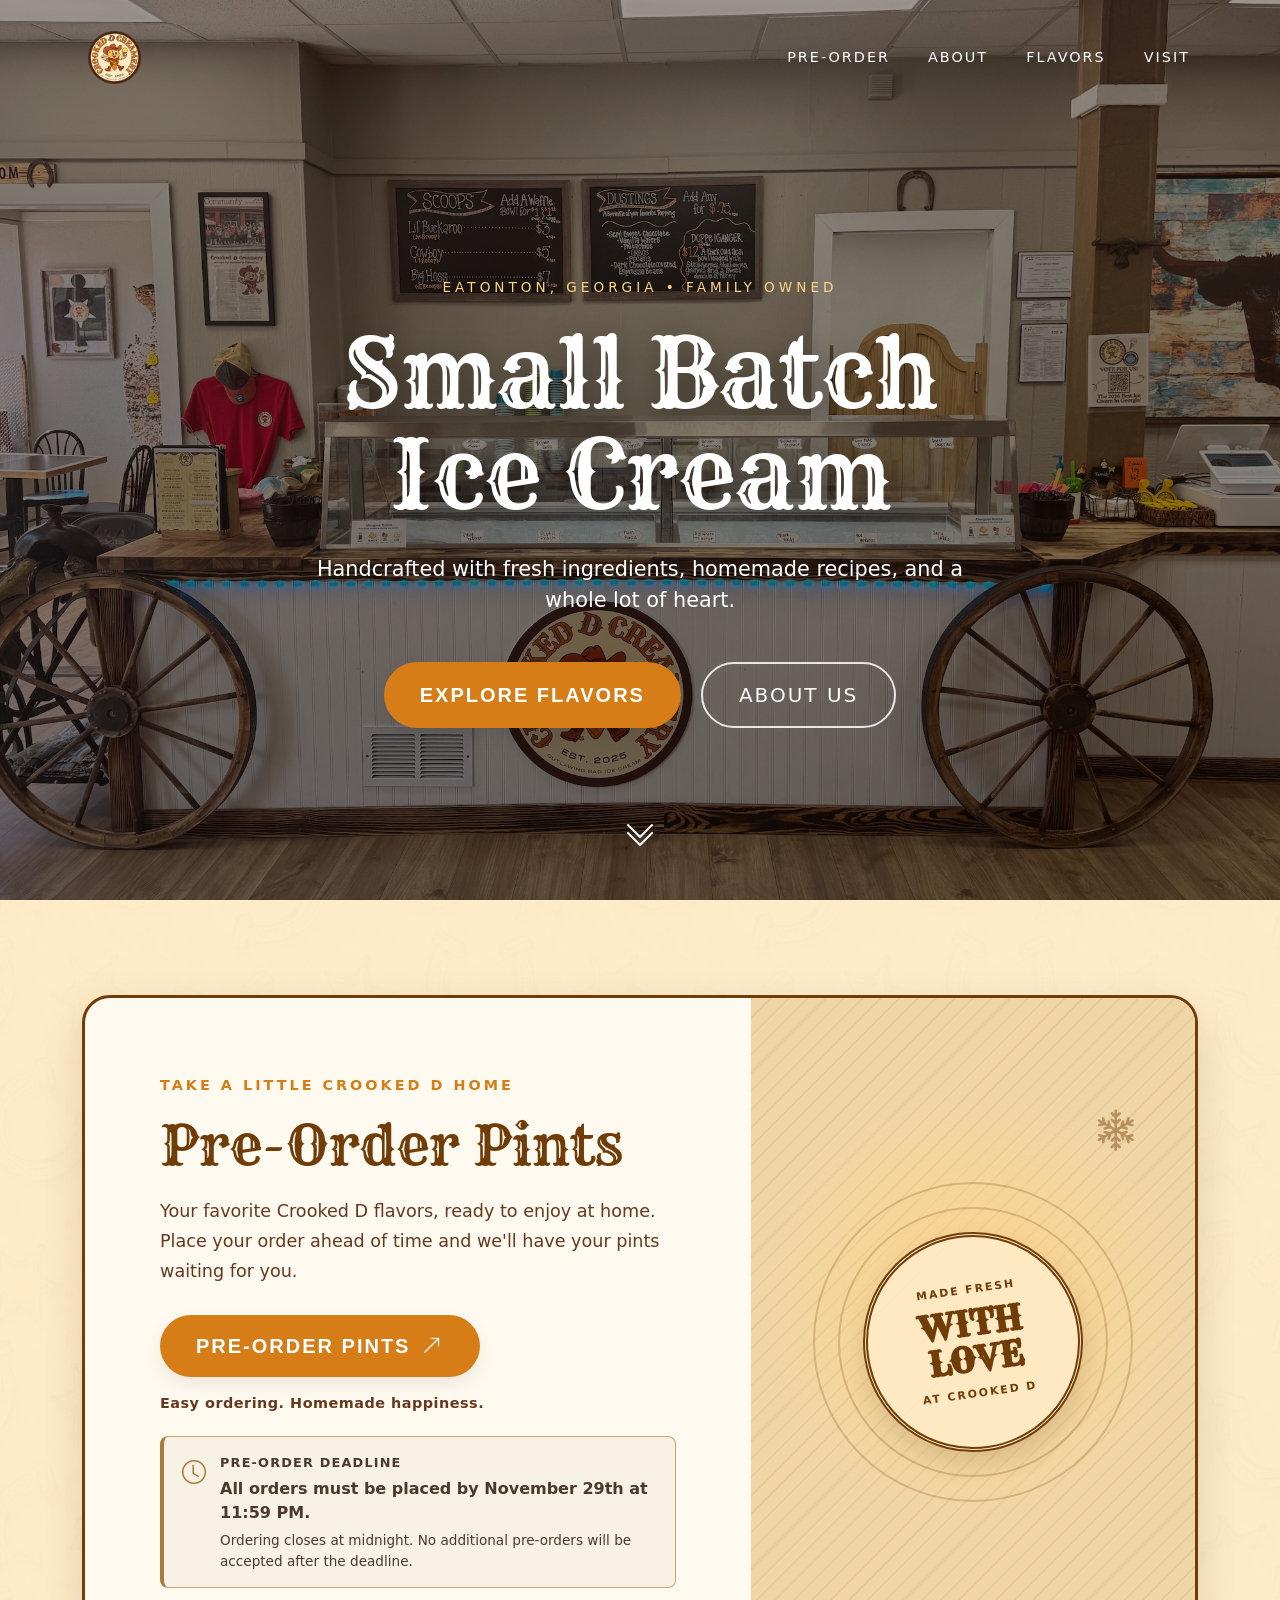
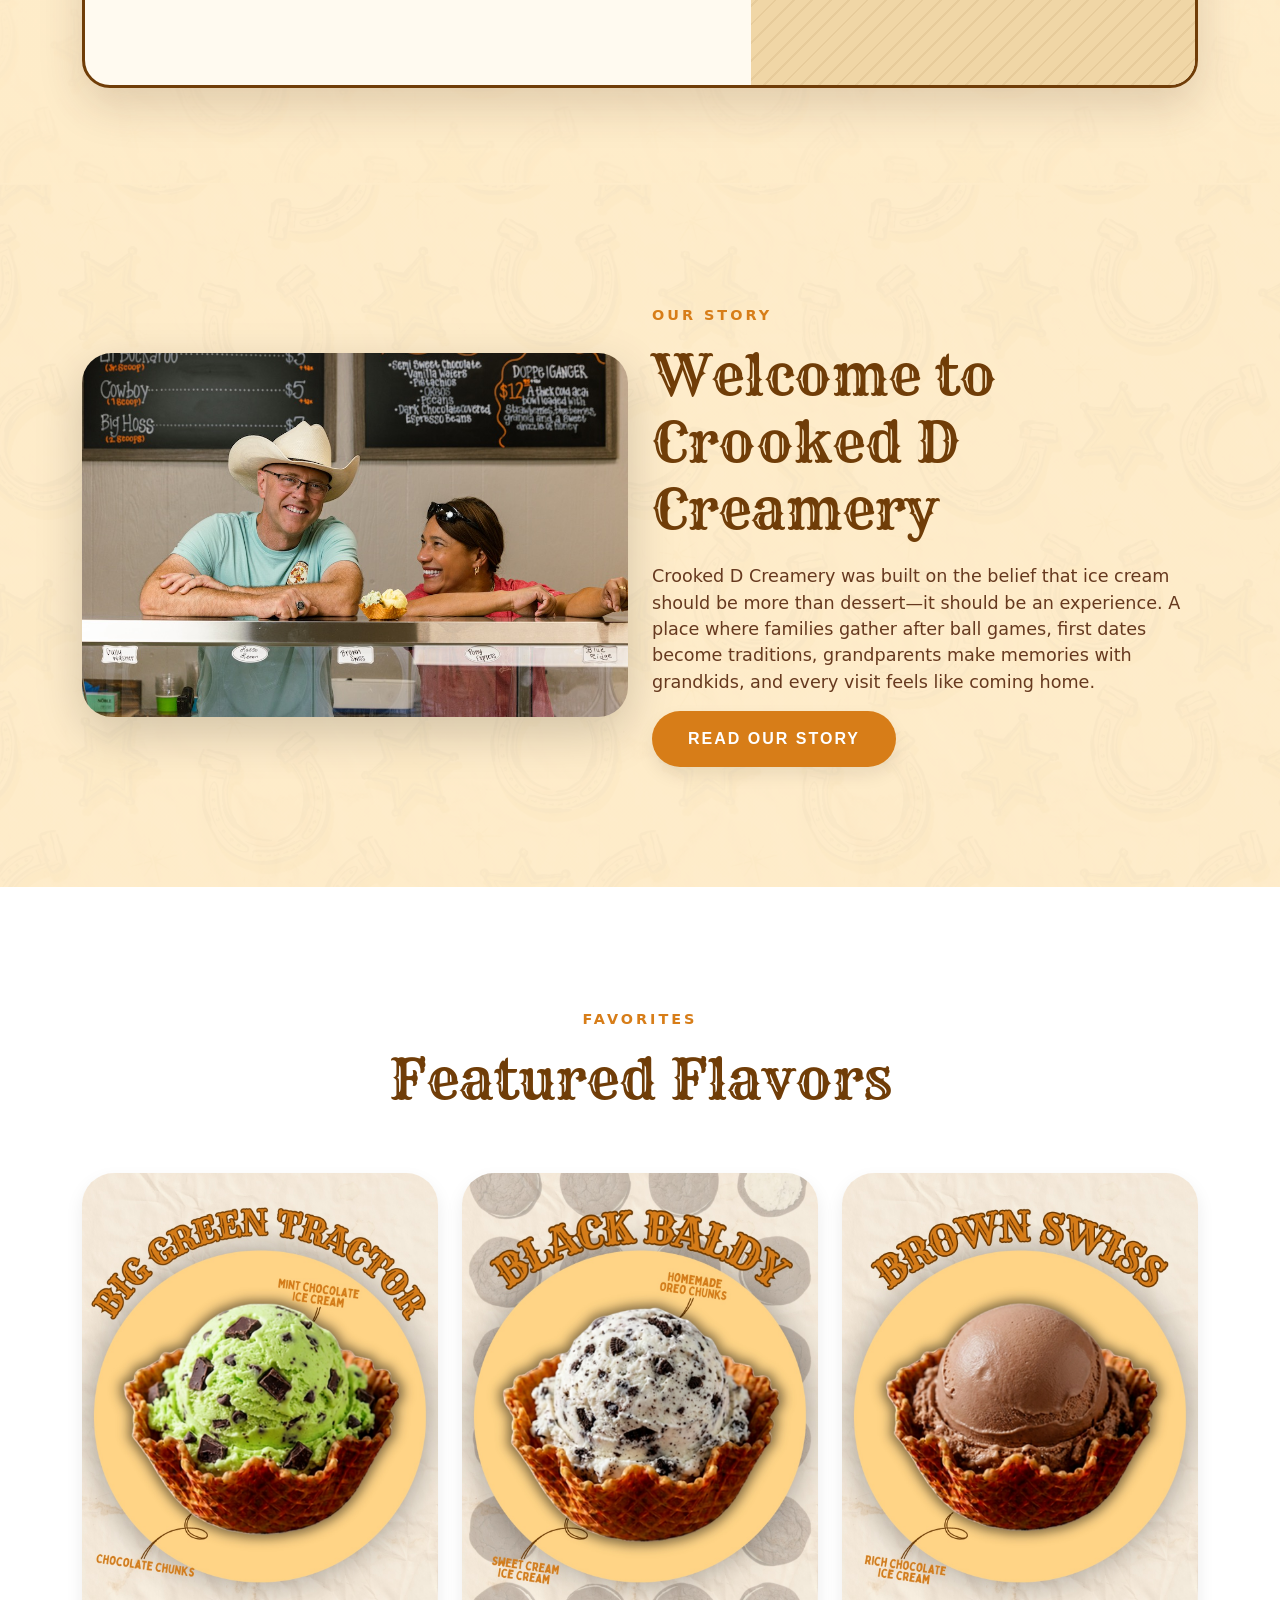
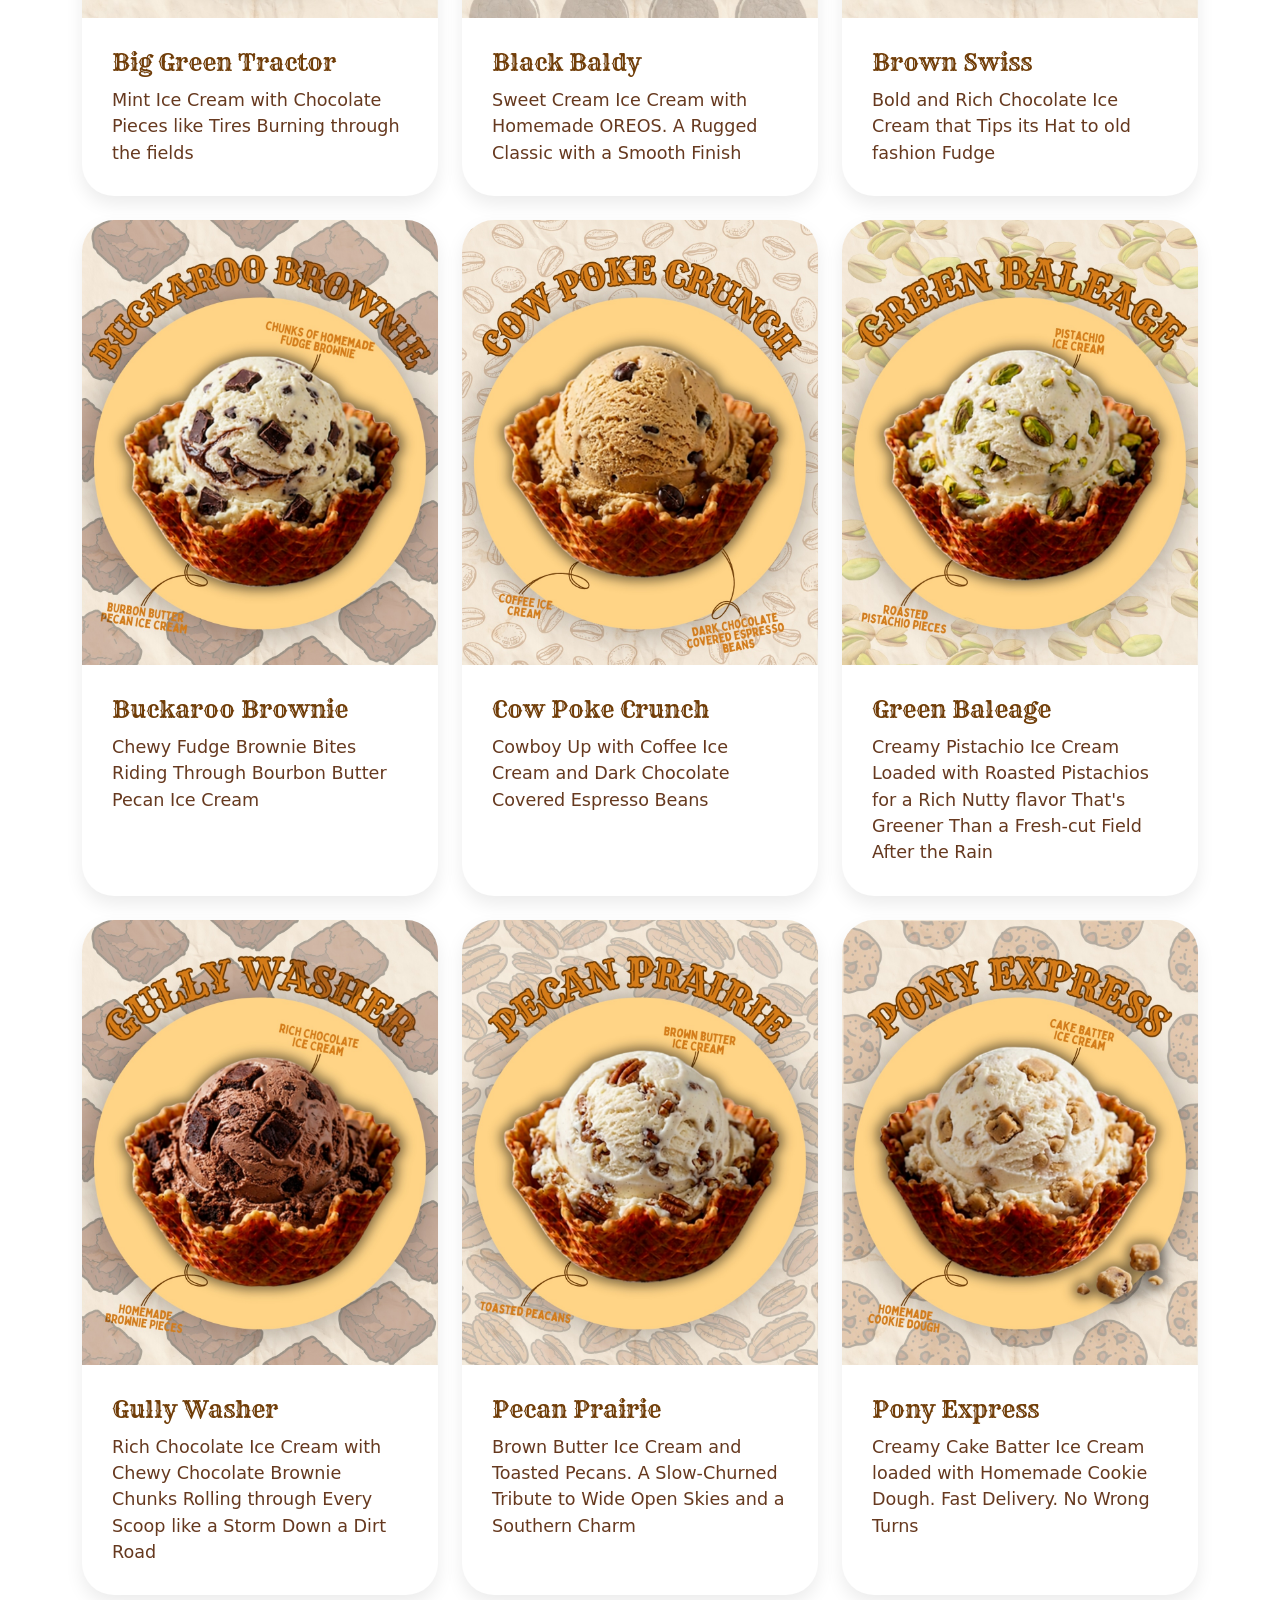
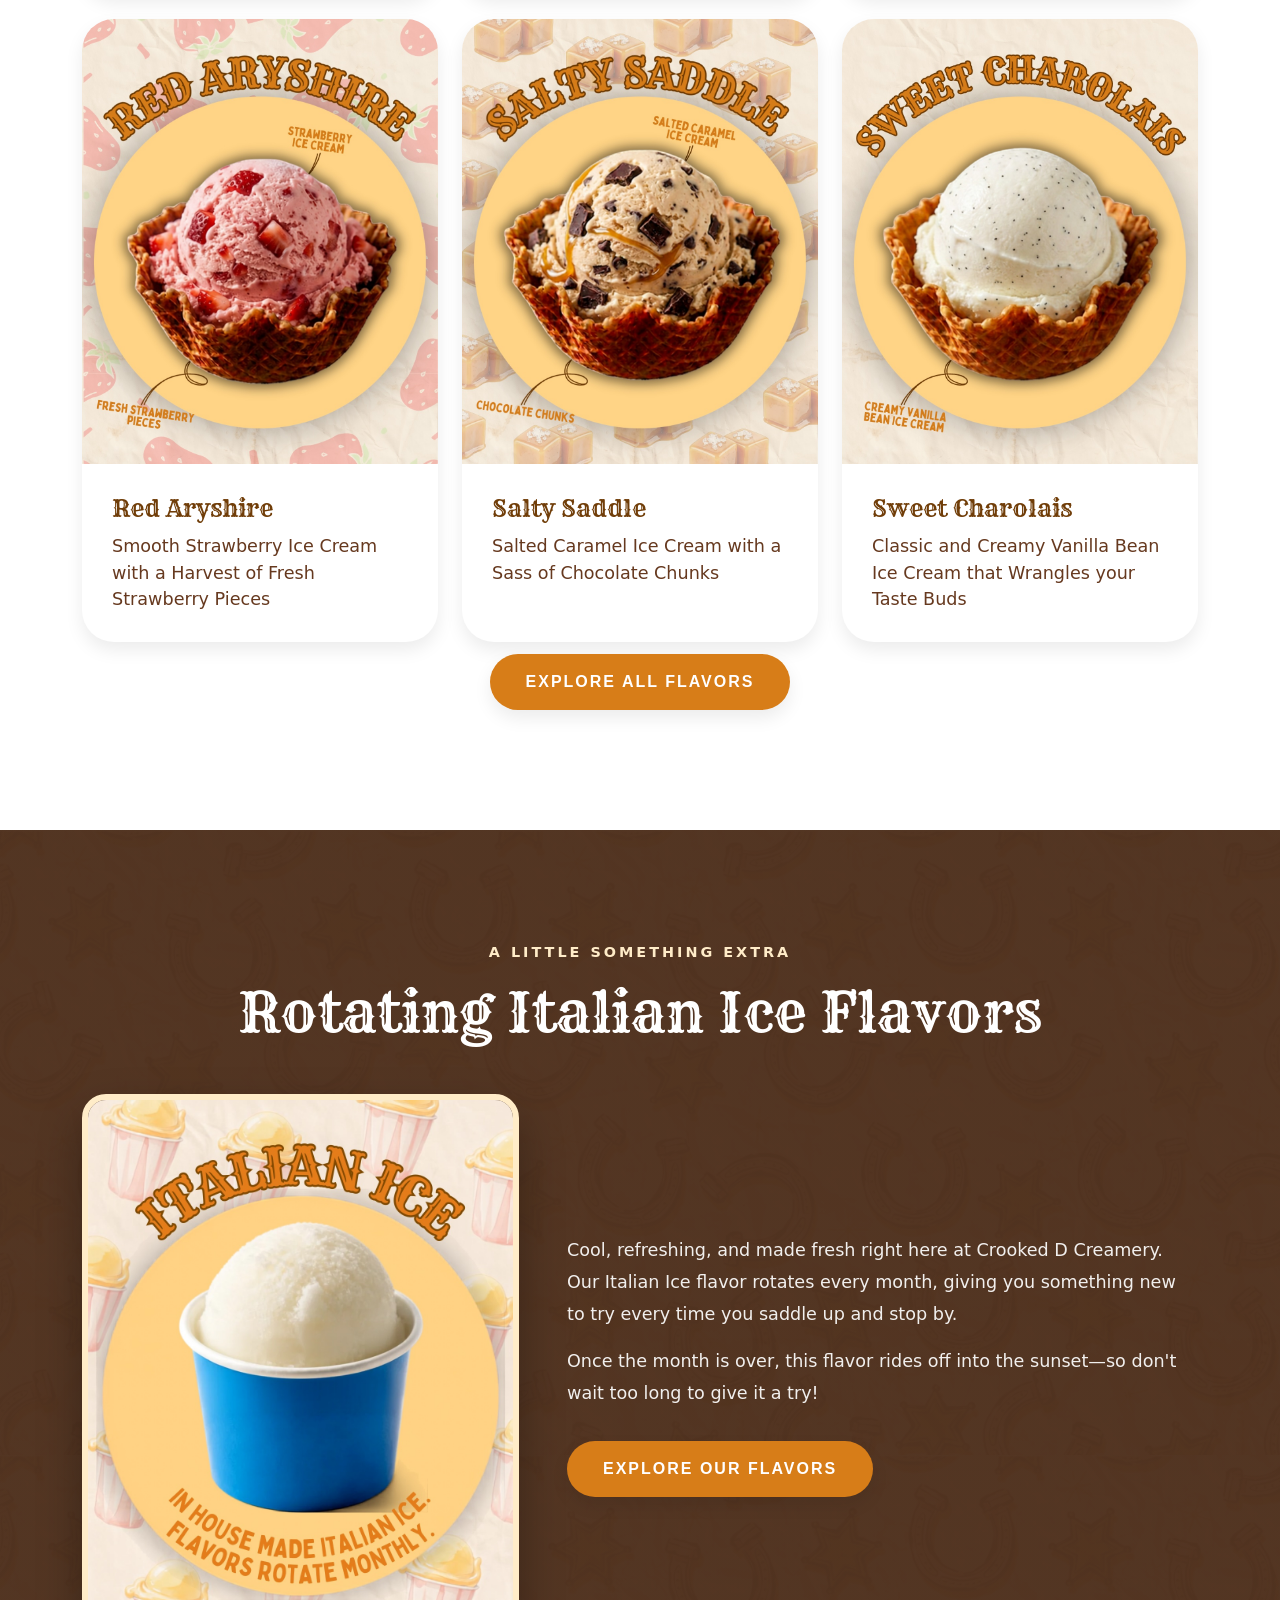
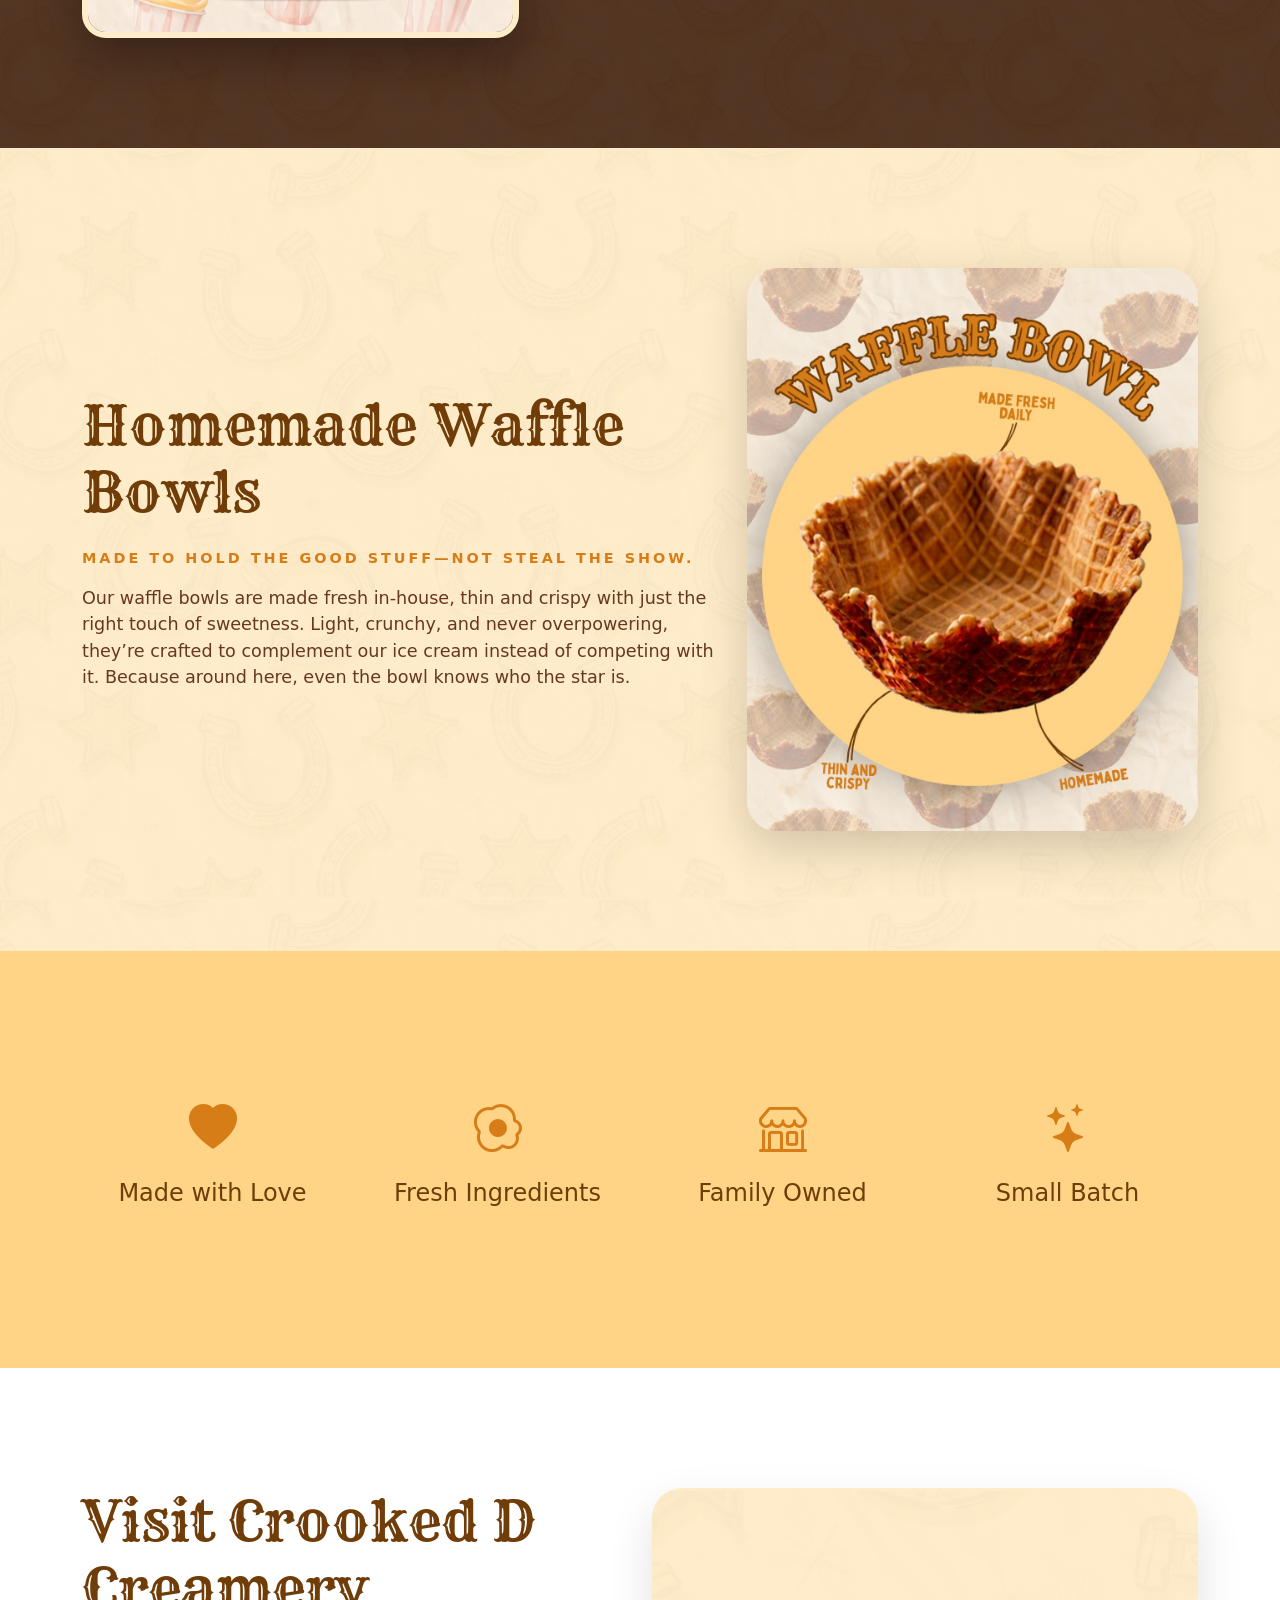
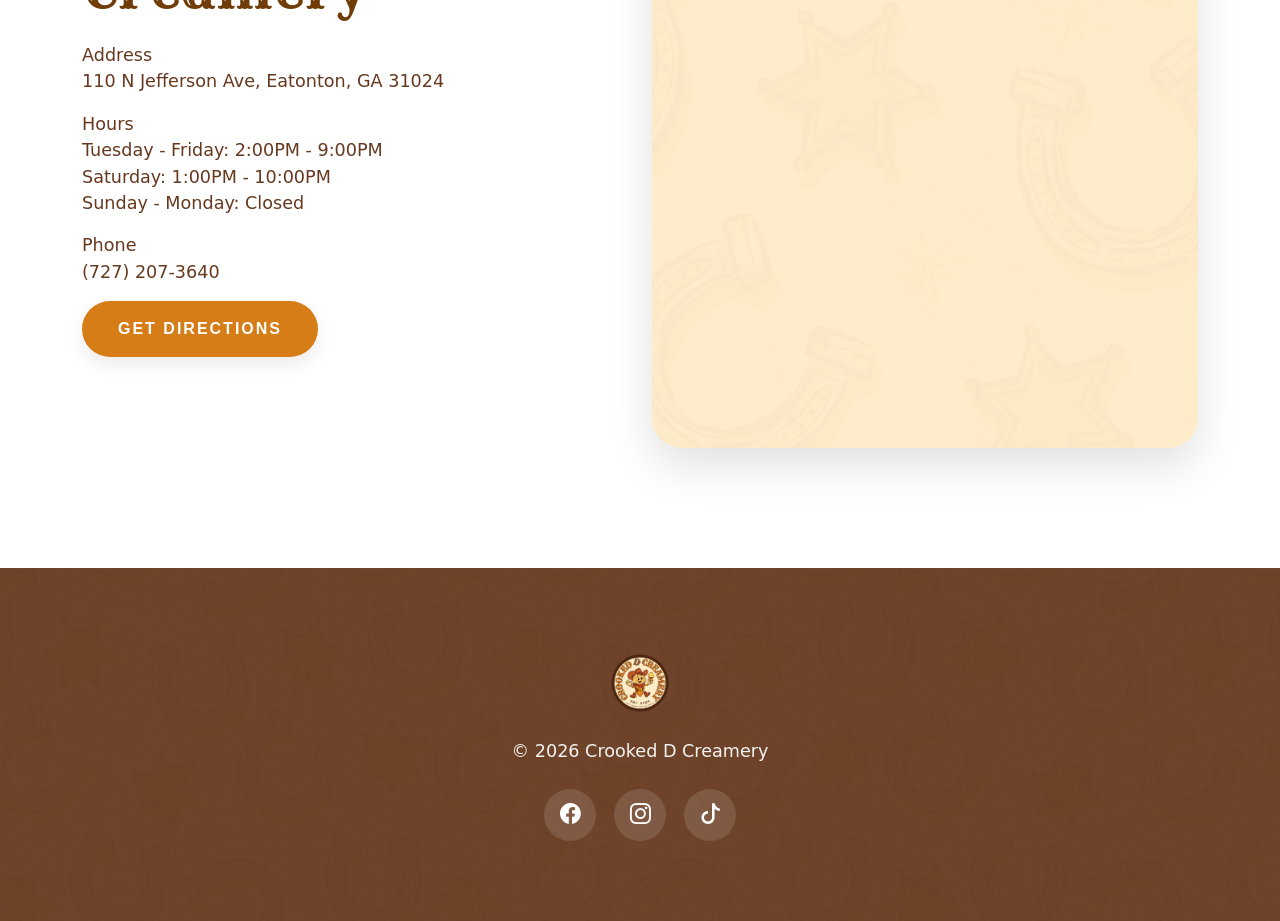
==== commit c980d311: "Add Pre-order section" ====
--- a/index.html
+++ b/index.html
@@ -47,6 +47,9 @@
              id="navbar">
             <ul class="navbar-nav ms-auto">
                 <li class="nav-item">
+                    <a href="#preorder-pints" class="nav-link">Pre-Order</a>
+                </li>
+                <li class="nav-item">
                     <a href="#about"
                        class="nav-link">
                         About
@@ -102,6 +105,37 @@
 </header>
 <!-- SVG Divider -->
 <!-- ========================================= -->
+<!-- PRE-ORDER PINTS -->
+<!-- ========================================= -->
+<section id="preorder-pints" class="preorder-section">
+    <div class="container">
+        <div class="preorder-card">
+            <div class="preorder-copy">
+                <span class="section-label">TAKE A LITTLE CROOKED D HOME</span>
+                <h2>Pre-Order Pints</h2>
+                <p>Your favorite Crooked D flavors, ready to enjoy at home. Place your order ahead of time and we'll have your pints waiting for you.</p>
+                <a class="btn btn-brand btn-lg preorder-button" href="https://crookeddcreamery.cloveronline.com/menu/all" target="_blank" Pre-order pints through Clover">
+                    Pre-Order Pints <i class="bi bi-arrow-up-right"></i>
+                </a>
+                <span class="preorder-note">Easy ordering. Homemade happiness.</span>
+                <div class="preorder-deadline">
+                    <i class="bi bi-clock" aria-hidden="true"></i>
+                    <div>
+                        <strong>PRE-ORDER DEADLINE</strong>
+                        <span>All orders must be placed by November 29th at 11:59 PM.</span>
+                        <small>Ordering closes at midnight. No additional pre-orders will be accepted after the deadline.</small>
+                    </div>
+                </div>
+            </div>
+            <div class="preorder-art" role="img" aria-label="Crooked D Creamery made fresh with love badge">
+                <div class="preorder-stamp"><span>MADE FRESH</span><strong>WITH<br>LOVE</strong><span>AT CROOKED D</span></div>
+                <i class="bi bi-snow2 preorder-snowflake" aria-hidden="true"></i>
+            </div>
+        </div>
+    </div>
+</section>
+
+<!-- ========================================= -->
 <!-- ABOUT -->
 <!-- ========================================= -->
 <section id="about"
@@ -417,7 +451,7 @@
 Sunday - Monday: Closed</p>
 <p>Phone <br/>
 (727) 207-3640</p>
-<a class="btn btn-brand" href="https://www.google.com/maps/dir/28.2120073,-82.7067139/Crooked+D+Creamery,+110+N+Jefferson+Ave,+Eatonton,+GA+31024/@30.7288534,-85.5683922,7z/data=!4m10!4m9!1m1!4e1!1m5!1m1!1s0x88f6977e17ff07a9:0x8d64ed9445baa7df!2m2!1d-83.3886416!2d33.3271382!3e0?entry=ttu&g_ep=EgoyMDI2MDcyOC4wIKXMDSoASAFQAw%3D%3D" target="_blank">
+<a class="btn btn-brand" href="https://maps.app.goo.gl/Vj5PKZUKwccWT2Jv7" target="_blank">
 Get Directions
 </a>
 </div>
--- a/assets/css/style.css
+++ b/assets/css/style.css
@@ -186,6 +186,7 @@
     text-transform: uppercase;
     letter-spacing: 4px;
     font-size: .85rem;
+    padding-top: 75px;
 }
 
 .hero-buttons {
@@ -224,7 +225,7 @@
 
 /* INTERIOR HERO */
 .internal-hero {
-    min-height: 70vh;
+    min-height: 610px;
     display: flex;
     align-items: center;
     justify-content: center;
@@ -623,6 +624,8 @@
     h1 { font-size: 4rem; }
     h2 { font-size: 2.5rem; }
     section { padding: 90px 0; }
+    #visit { text-align: center;}
+    #visit .btn-brand { margin-bottom: 15px;}
 }
 
 @media (max-width: 768px) {
@@ -711,3 +714,90 @@
     opacity: 1;
     visibility: visible;
 }
+
+
+/* PRE-ORDER PINTS */
+.preorder-section {
+    padding: 95px 0;
+    background: linear-gradient(rgba(255,236,200,.94), rgba(255,236,200,.94)), url("../images/background/western-pattern.jpg");
+    background-size: auto, 520px;
+    background-repeat: repeat;
+}
+.preorder-card {
+    position: relative; display: grid; grid-template-columns: 1.2fr .8fr; align-items: center;
+    min-height: 390px; overflow: hidden; border: 3px solid var(--brown); border-radius: 28px;
+    background: #fffaf0; box-shadow: 0 18px 45px rgba(70,39,16,.16);
+}
+.preorder-copy { position: relative; z-index: 2; padding: clamp(35px, 6vw, 75px); }
+.preorder-copy h2 { margin-bottom: 18px; }
+.preorder-copy p { max-width: 590px; margin-bottom: 28px; line-height: 1.7; }
+.preorder-button { display: inline-flex; align-items: center; gap: 12px; padding: 14px 26px; }
+.preorder-note { display: block; margin-top: 16px; color: var(--coffee); font-size: .9rem; font-weight: 600; letter-spacing: .5px; }
+.preorder-art {
+    position: relative; align-self: stretch; min-height: 390px; display: flex; align-items: center;
+    justify-content: center; overflow: hidden;
+    background: radial-gradient(circle at 50% 45%, rgba(255,212,134,.85), transparent 48%),
+                repeating-linear-gradient(135deg, rgba(112,61,8,.07) 0 2px, transparent 2px 13px), #f0d6a6;
+}
+.preorder-art::before, .preorder-art::after { content: ""; position: absolute; width: 270px; height: 270px; border: 2px solid rgba(112,61,8,.22); border-radius: 50%; }
+.preorder-art::after { width: 320px; height: 320px; }
+.preorder-stamp {
+    position: relative; z-index: 1; width: 220px; height: 220px; display: flex; flex-direction: column;
+    align-items: center; justify-content: center; border: 5px double var(--brown); border-radius: 50%;
+    color: var(--brown); background: rgba(255,236,200,.9); text-align: center; transform: rotate(-8deg);
+    box-shadow: 0 12px 25px rgba(70,39,16,.15);
+}
+.preorder-stamp span { font-size: .68rem; font-weight: 800; letter-spacing: 2px; }
+.preorder-stamp strong { margin: 8px 0; font-family: "Rye", serif; font-size: 2.15rem; line-height: 1.05; }
+.preorder-snowflake { position: absolute; right: 13%; top: 15%; color: rgba(112,61,8,.45); font-size: 2.6rem; }
+@media (max-width: 767.98px) {
+    .preorder-section { padding: 65px 0; }
+    .preorder-card { grid-template-columns: 1fr; }
+    .preorder-copy { padding: 38px 27px; text-align: center; }
+    .preorder-copy p { font-size: 1rem; }
+    .preorder-art { min-height: 245px; }
+    .preorder-stamp { width: 175px; height: 175px; }
+    .preorder-stamp strong { font-size: 1.7rem; }
+}
+
+
+.preorder-deadline {
+    display: flex;
+    align-items: flex-start;
+    gap: 14px;
+    padding: 16px 18px;
+    margin: 22px 0;
+    background: #f8f1e5;
+    border: 1px solid #c9a46a;
+    border-left: 4px solid #a77b3e;
+    border-radius: 8px;
+    color: #493a2b;
+}
+
+.preorder-deadline > i {
+    font-size: 1.5rem;
+    color: #a77b3e;
+    flex-shrink: 0;
+    margin-top: 2px;
+}
+
+.preorder-deadline div {
+    display: flex;
+    flex-direction: column;
+    gap: 5px;
+}
+
+.preorder-deadline strong {
+    font-size: 0.8rem;
+    letter-spacing: 1.2px;
+}
+
+.preorder-deadline span {
+    font-weight: 700;
+}
+
+.preorder-deadline small {
+    font-size: 0.85rem;
+    line-height: 1.5;
+}
+
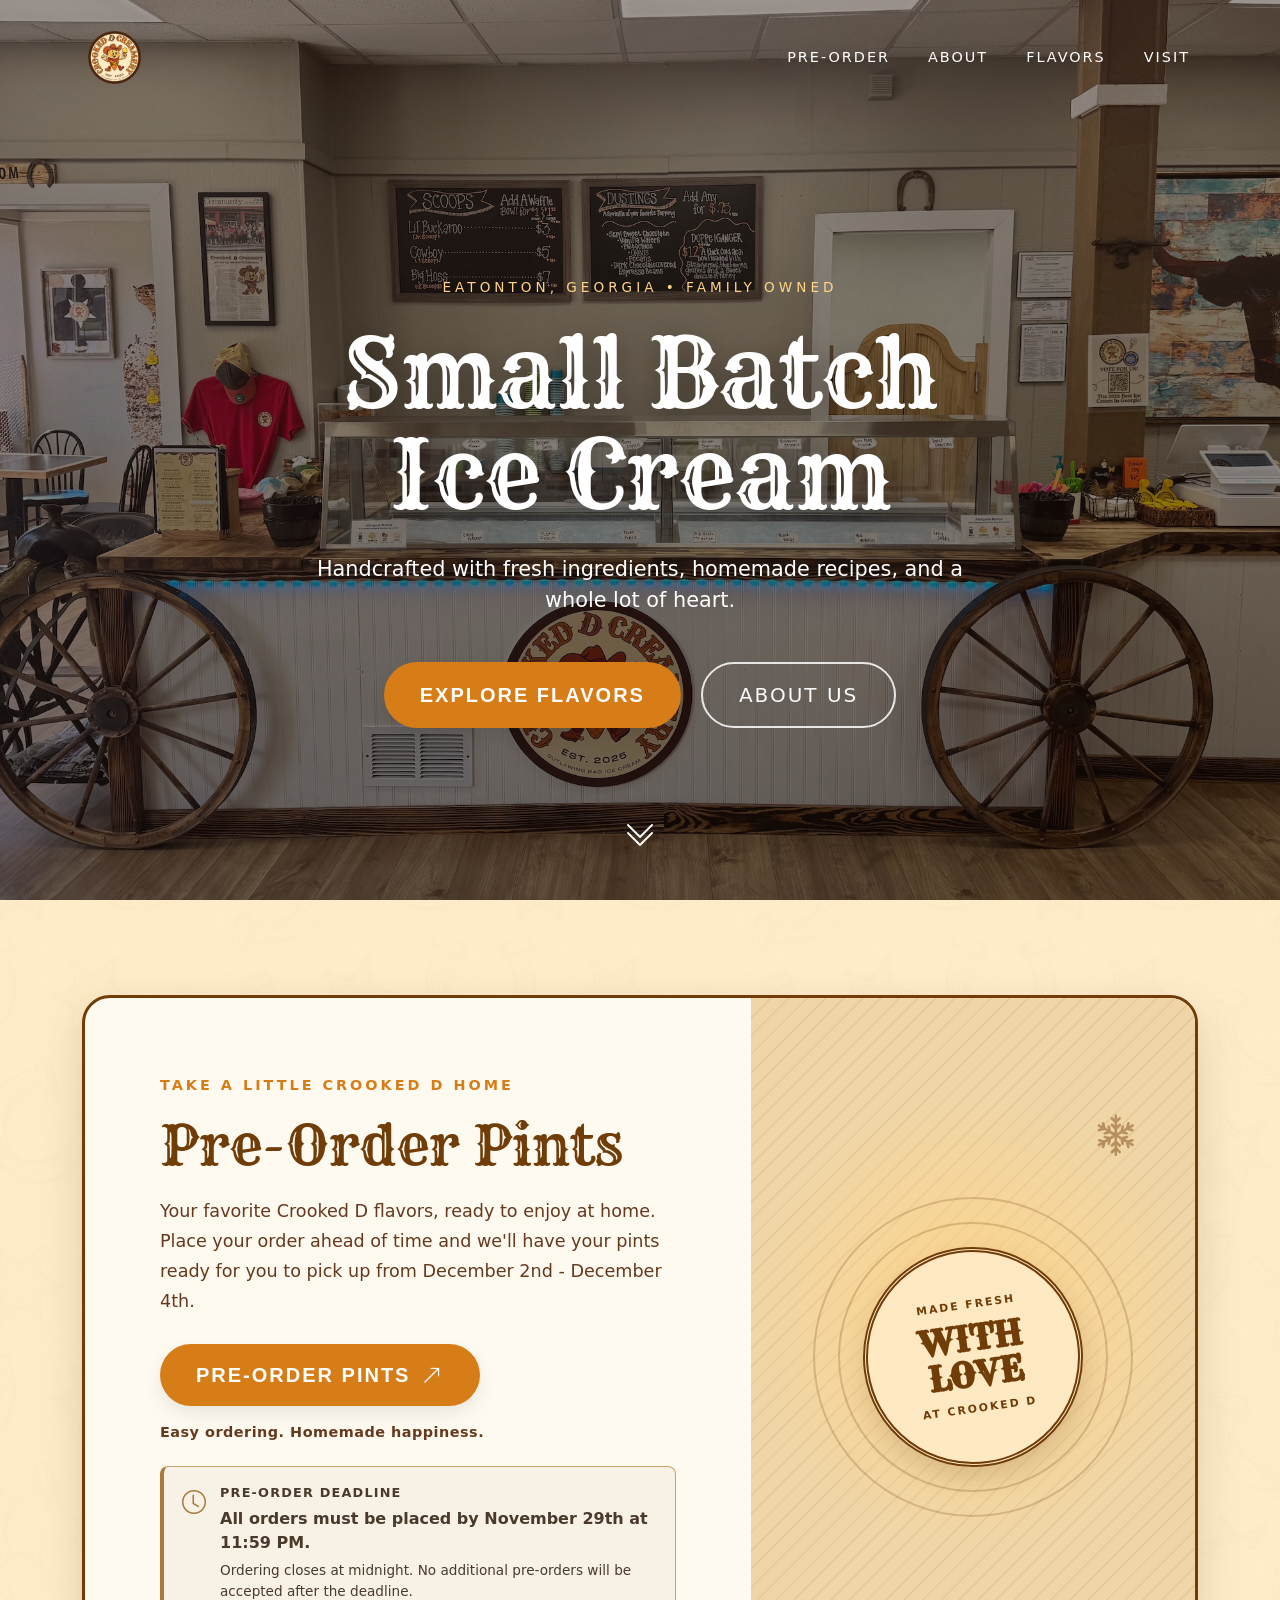
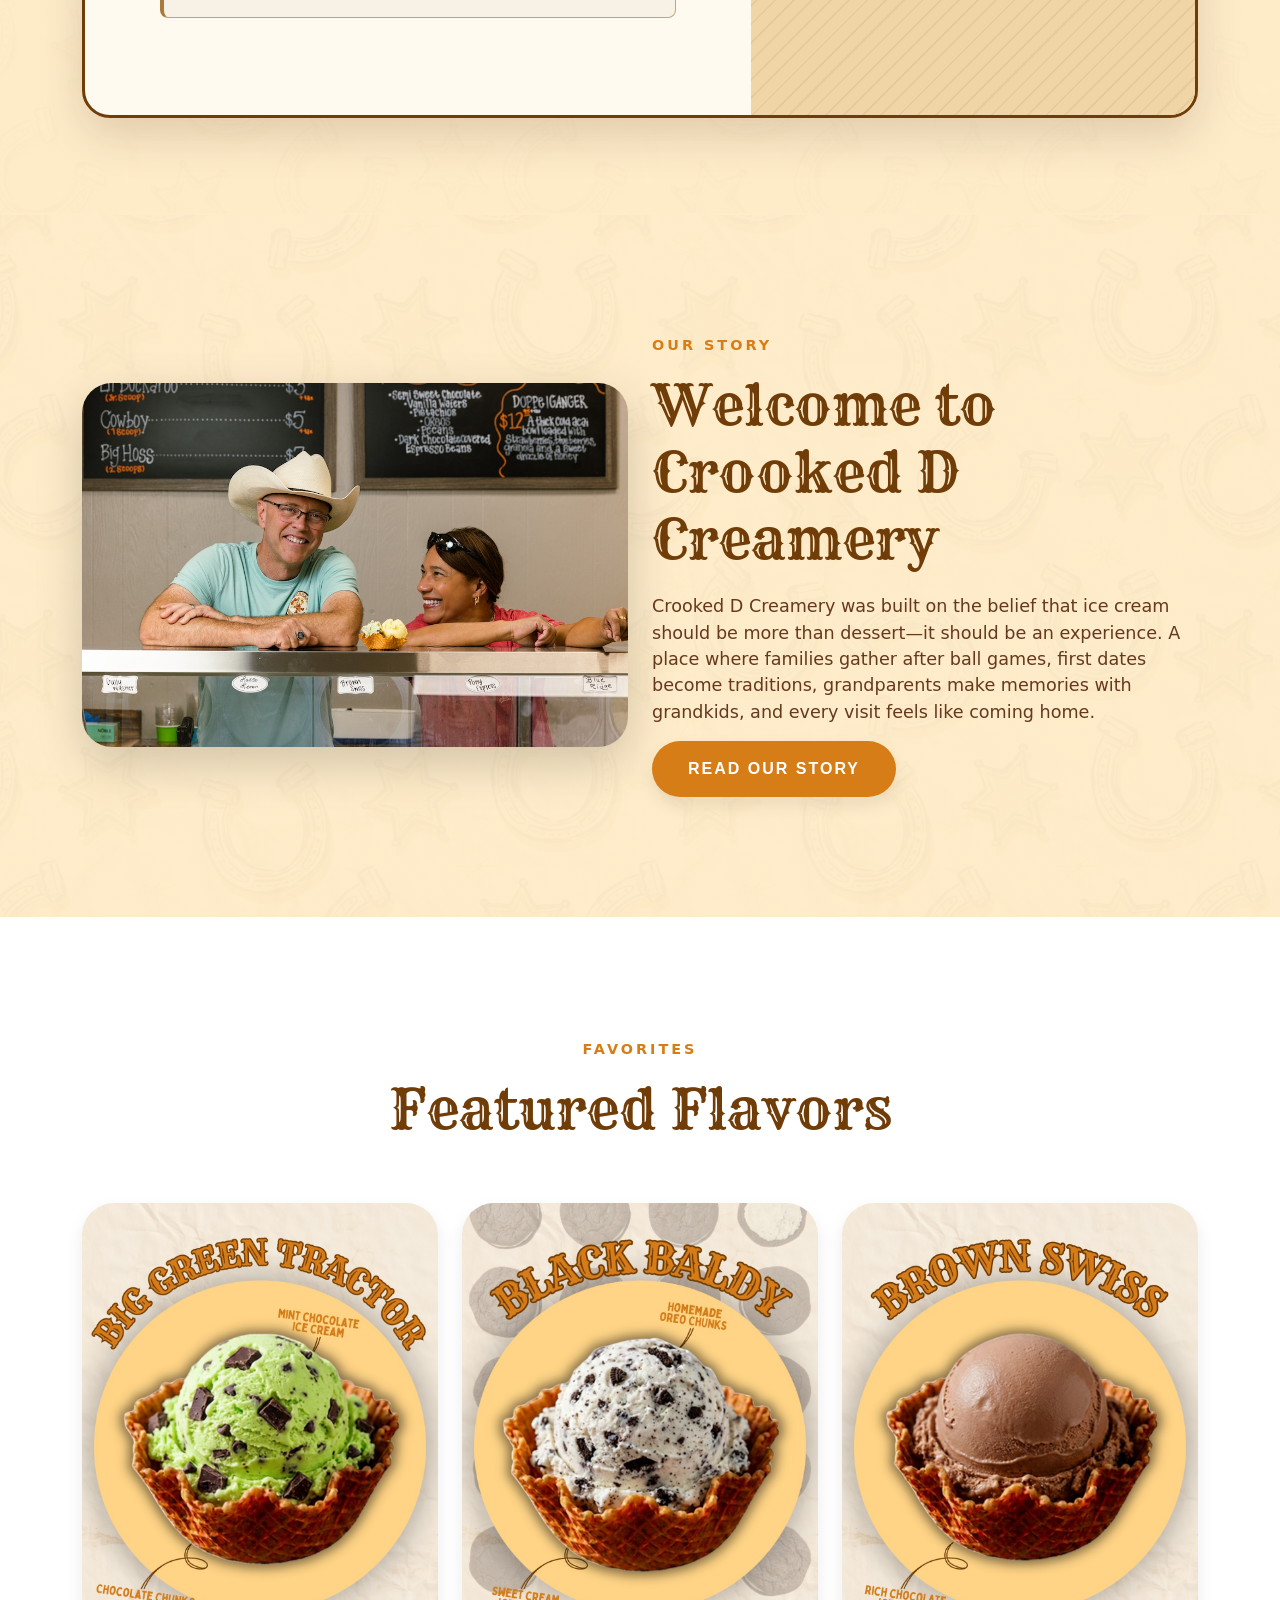
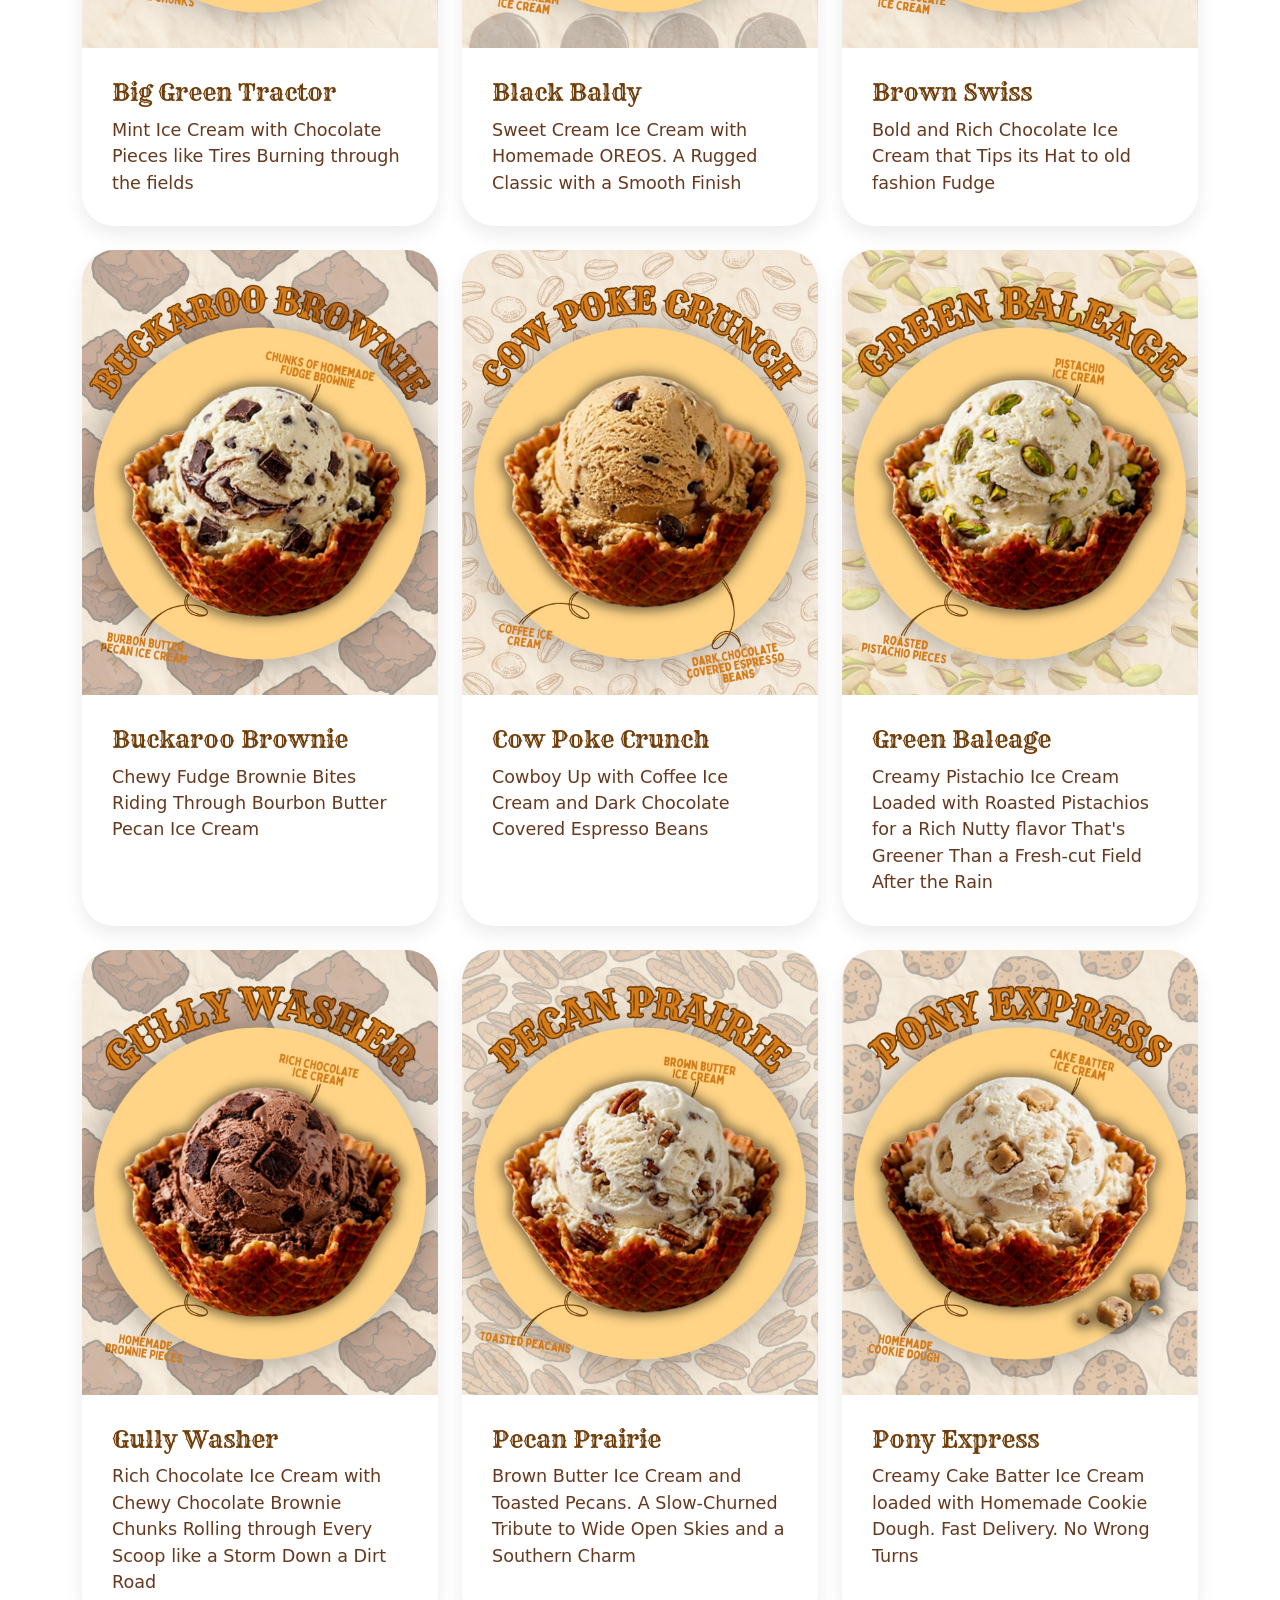
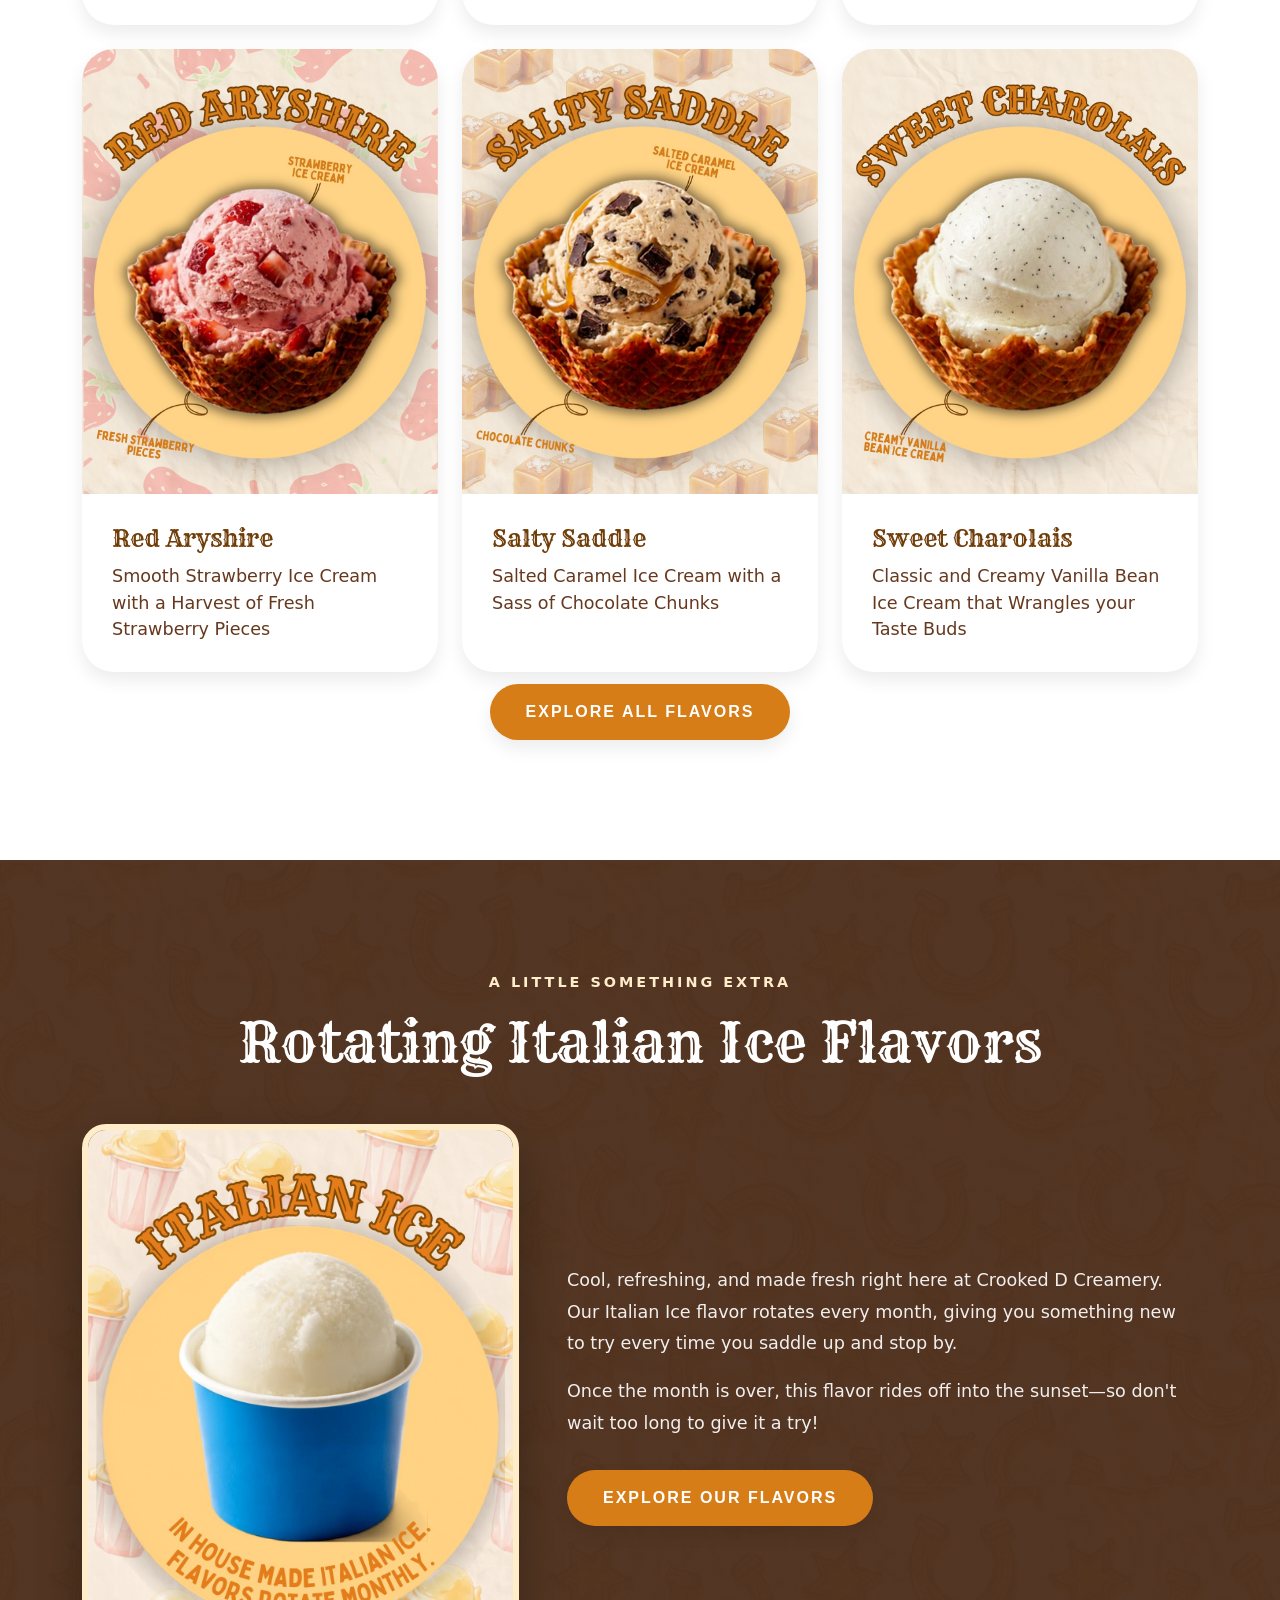
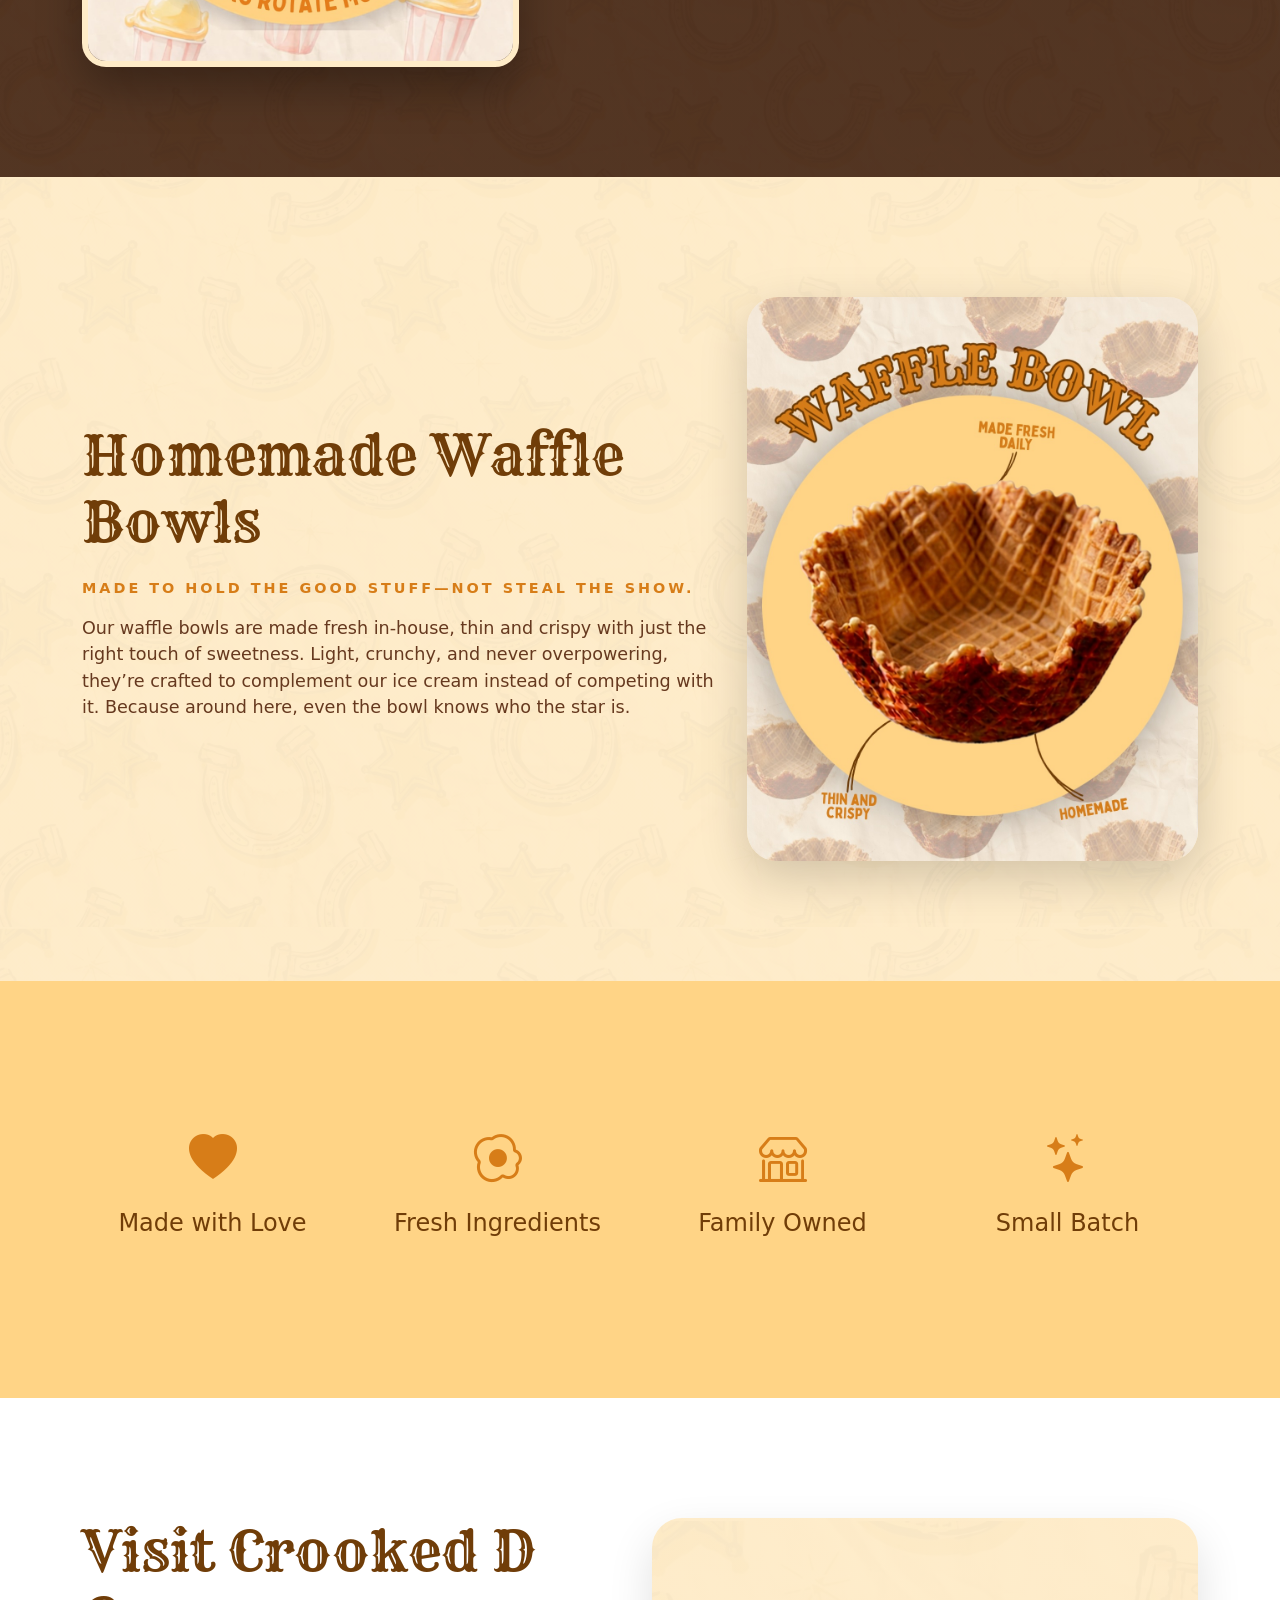
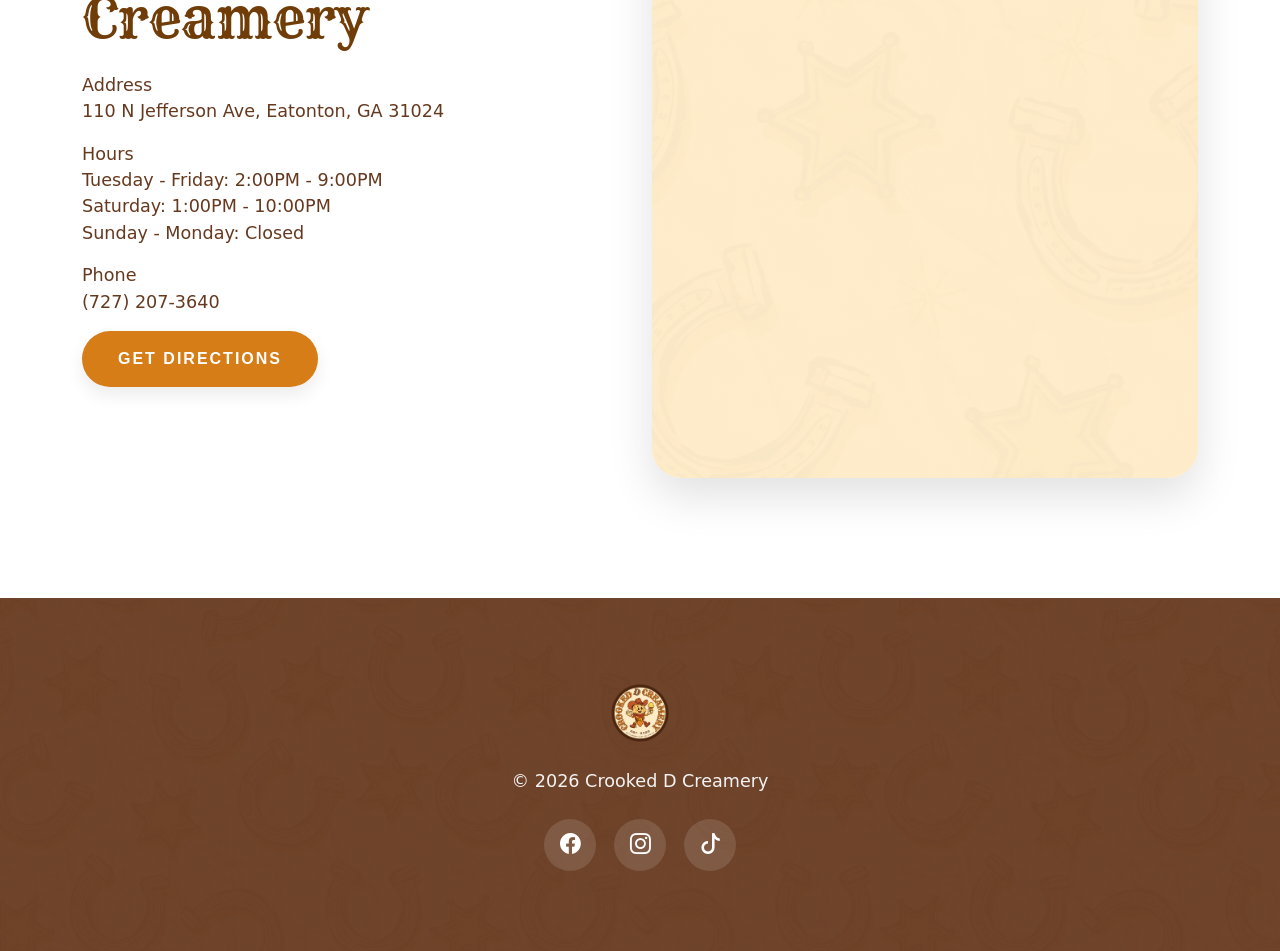
==== commit 8fb2199c: "update preorder details" ====
--- a/index.html
+++ b/index.html
@@ -113,7 +113,7 @@
             <div class="preorder-copy">
                 <span class="section-label">TAKE A LITTLE CROOKED D HOME</span>
                 <h2>Pre-Order Pints</h2>
-                <p>Your favorite Crooked D flavors, ready to enjoy at home. Place your order ahead of time and we'll have your pints waiting for you.</p>
+                <p>Your favorite Crooked D flavors, ready to enjoy at home. Place your order ahead of time and we'll have your pints ready for you to pick up from December 2nd - December 4th.</p>
                 <a class="btn btn-brand btn-lg preorder-button" href="https://crookeddcreamery.cloveronline.com/menu/all" target="_blank" Pre-order pints through Clover">
                     Pre-Order Pints <i class="bi bi-arrow-up-right"></i>
                 </a>
